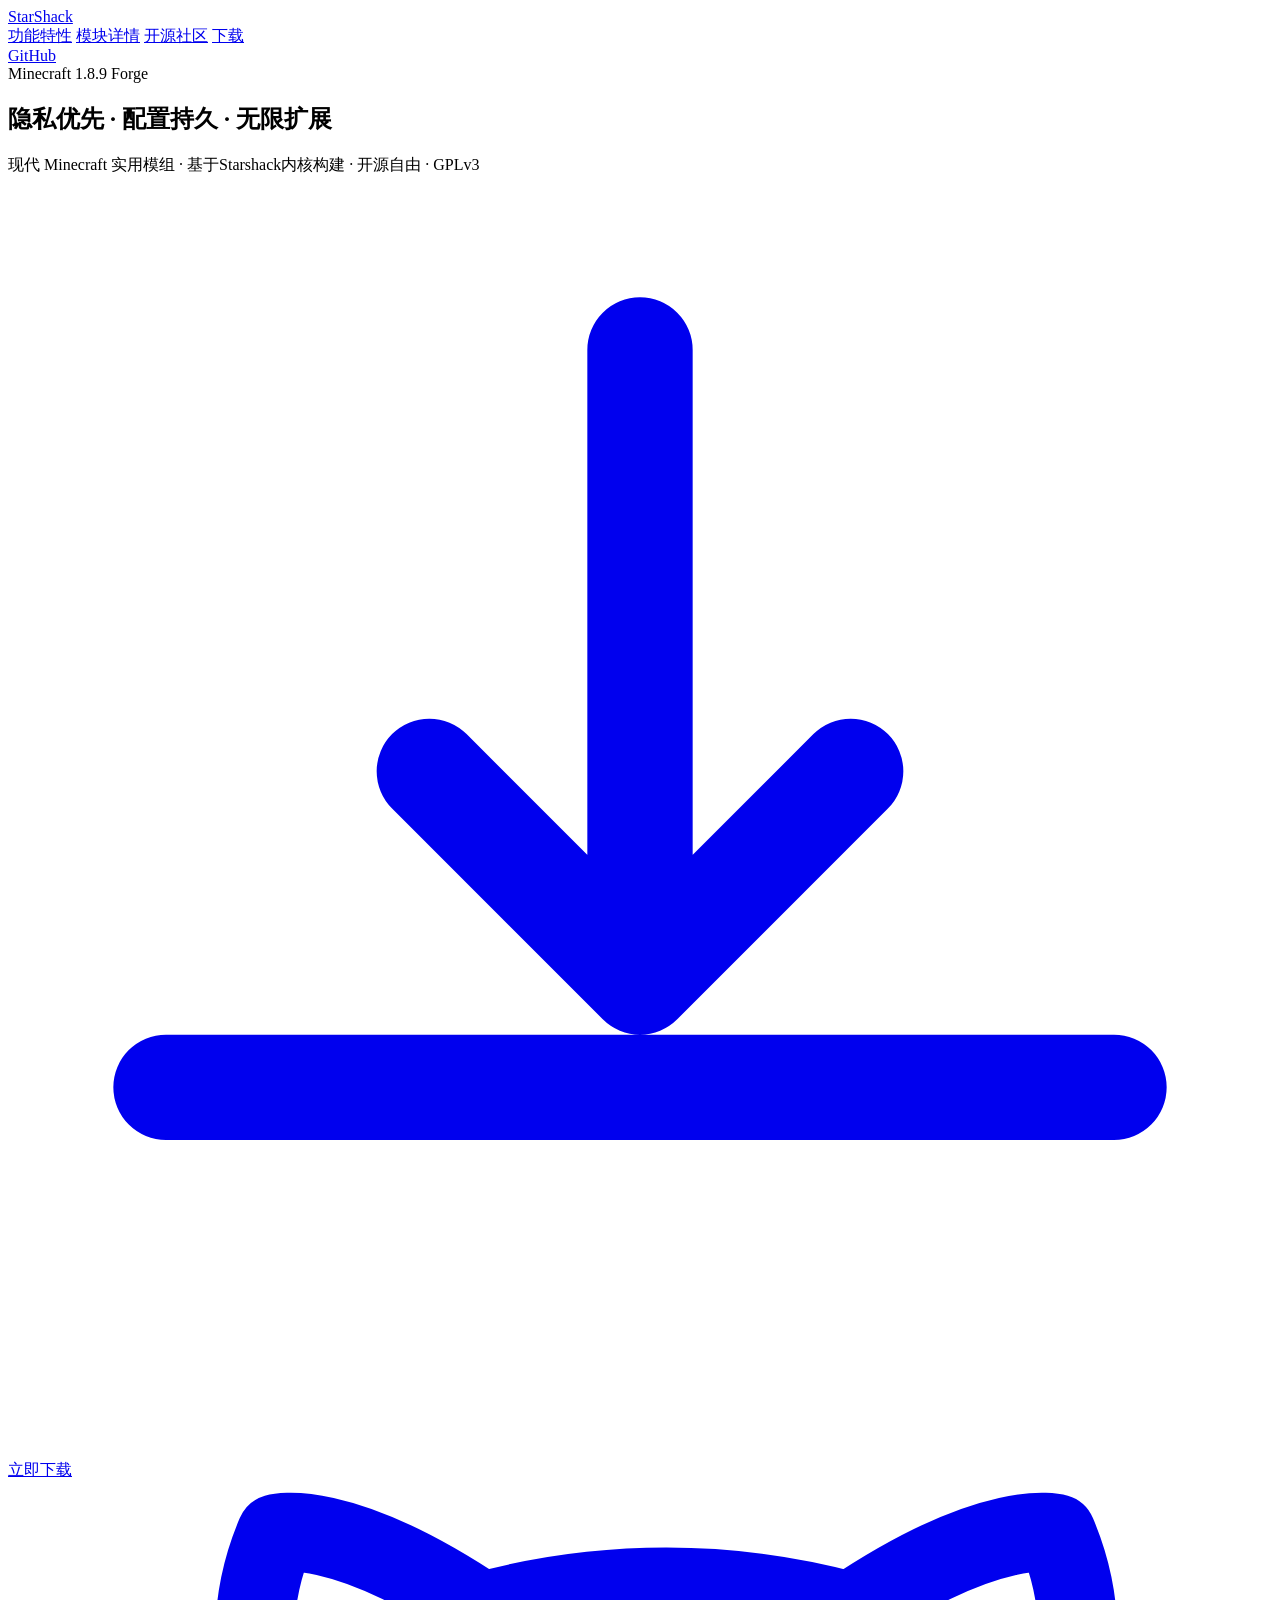
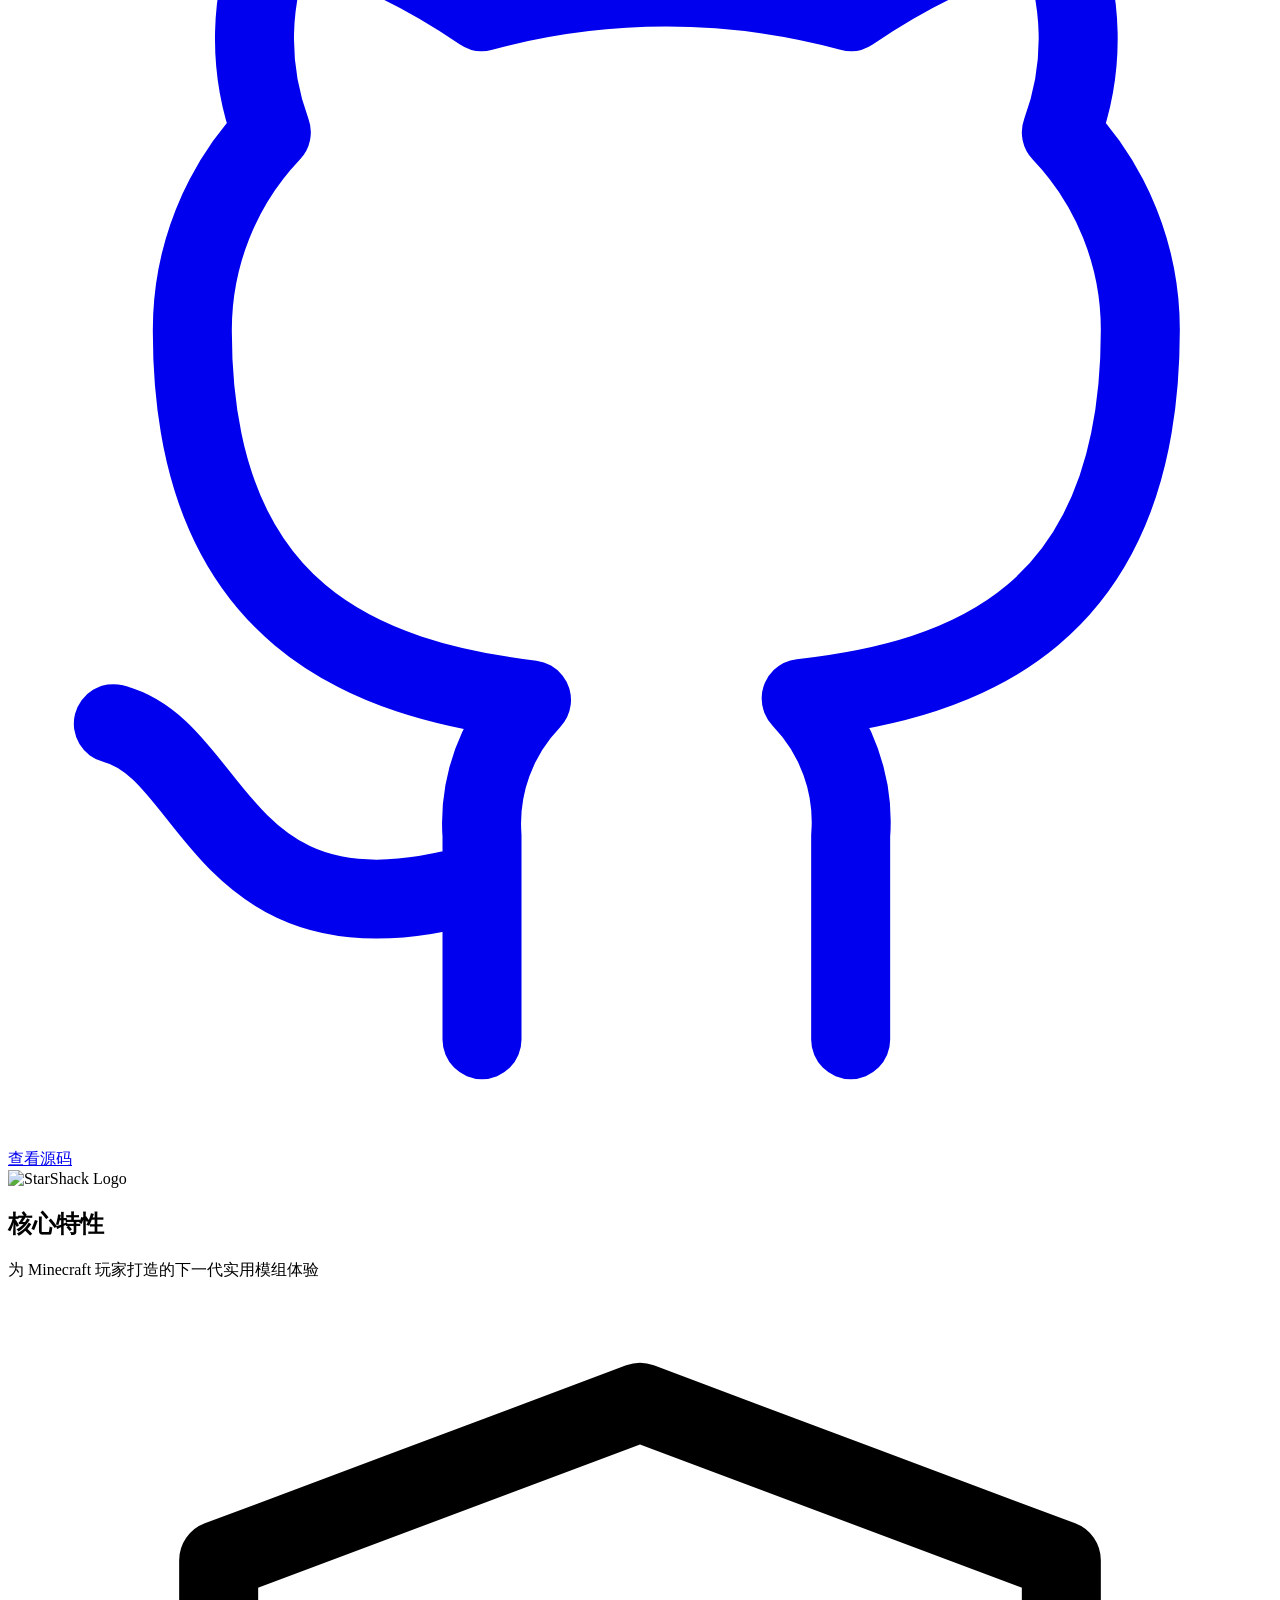
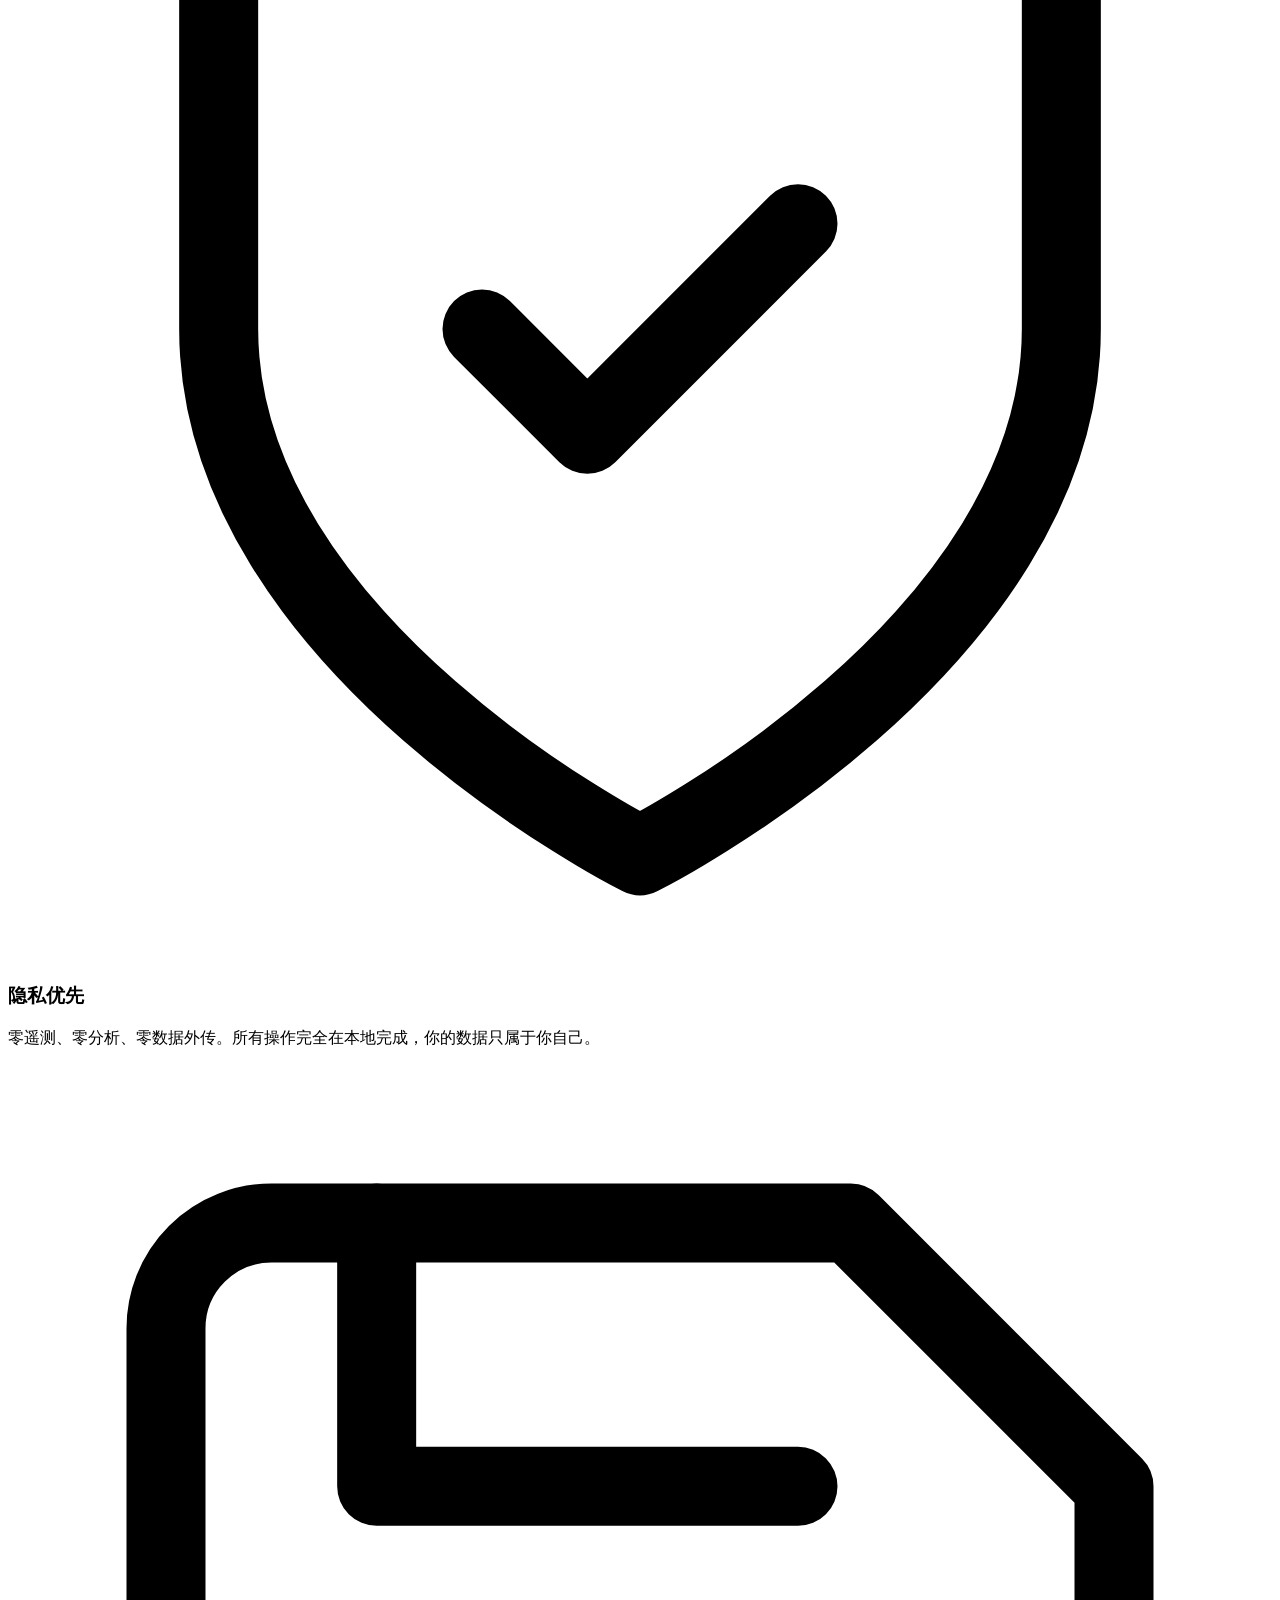
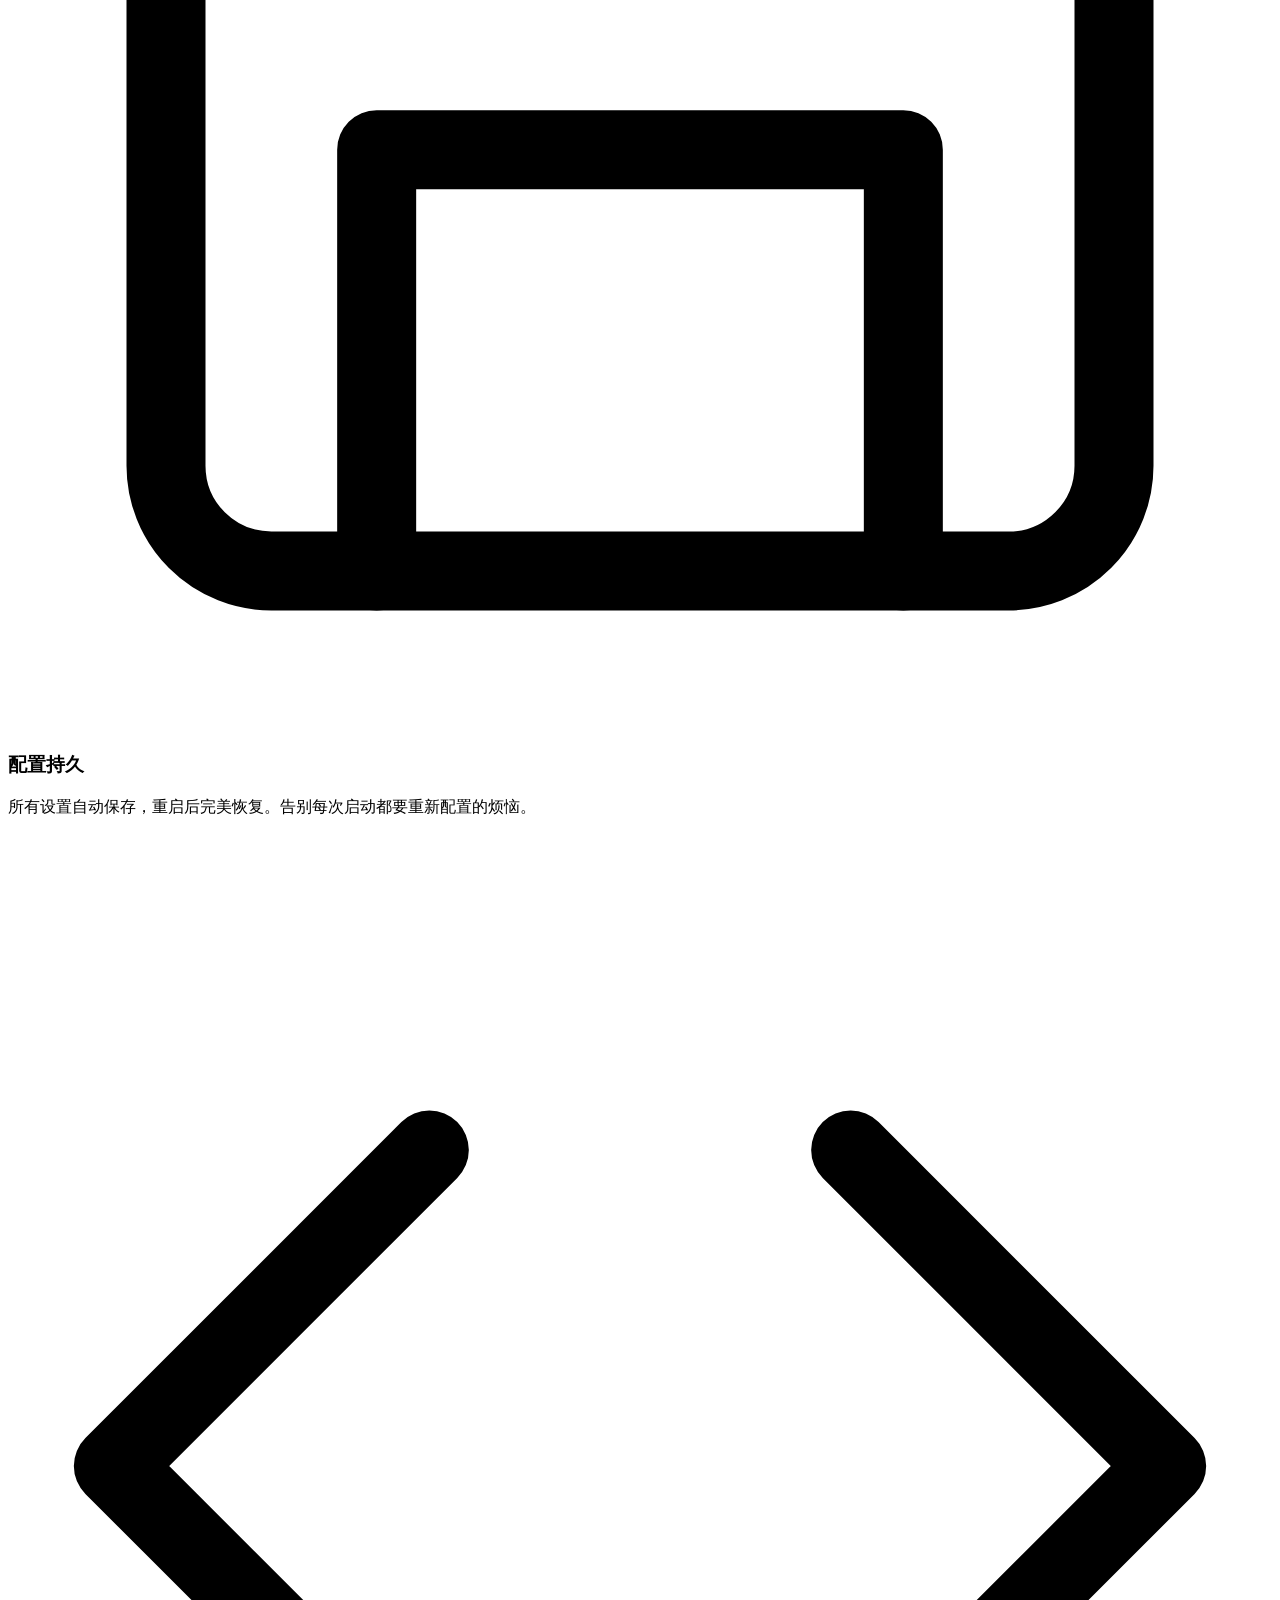
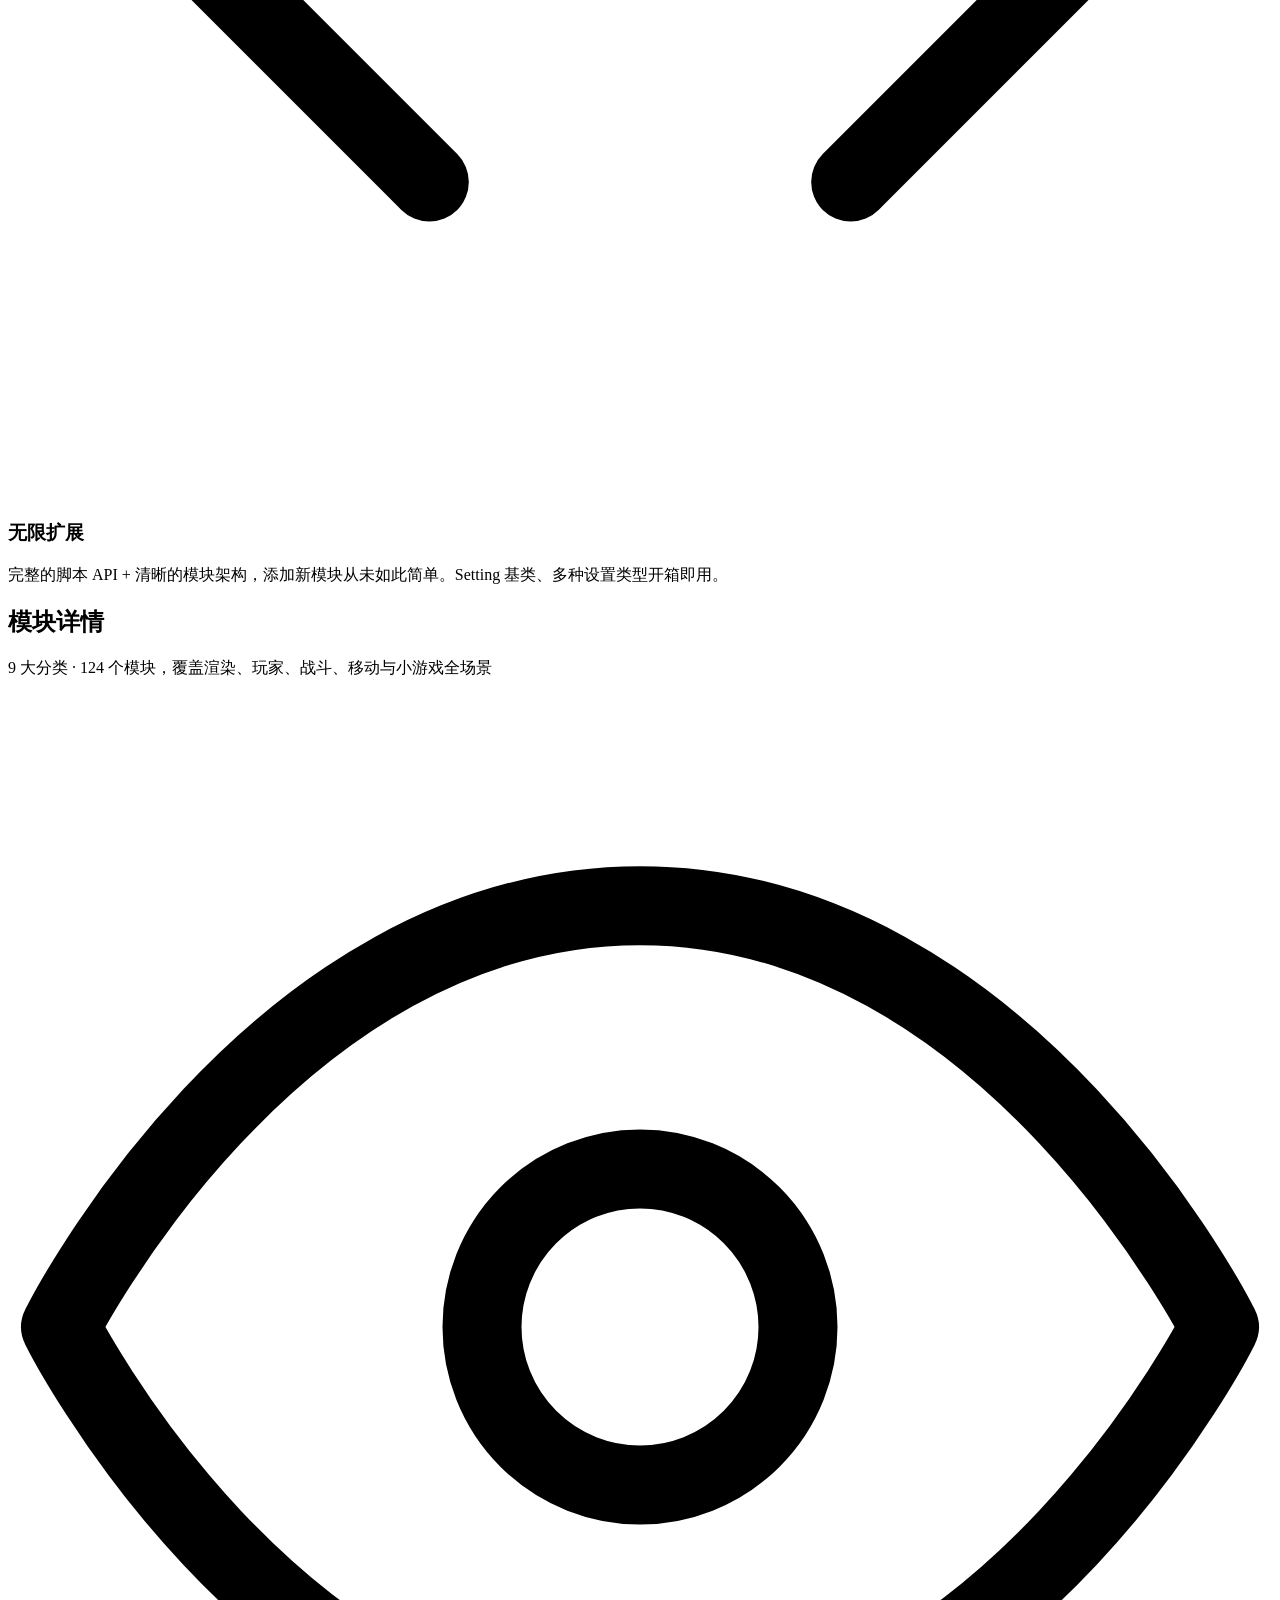
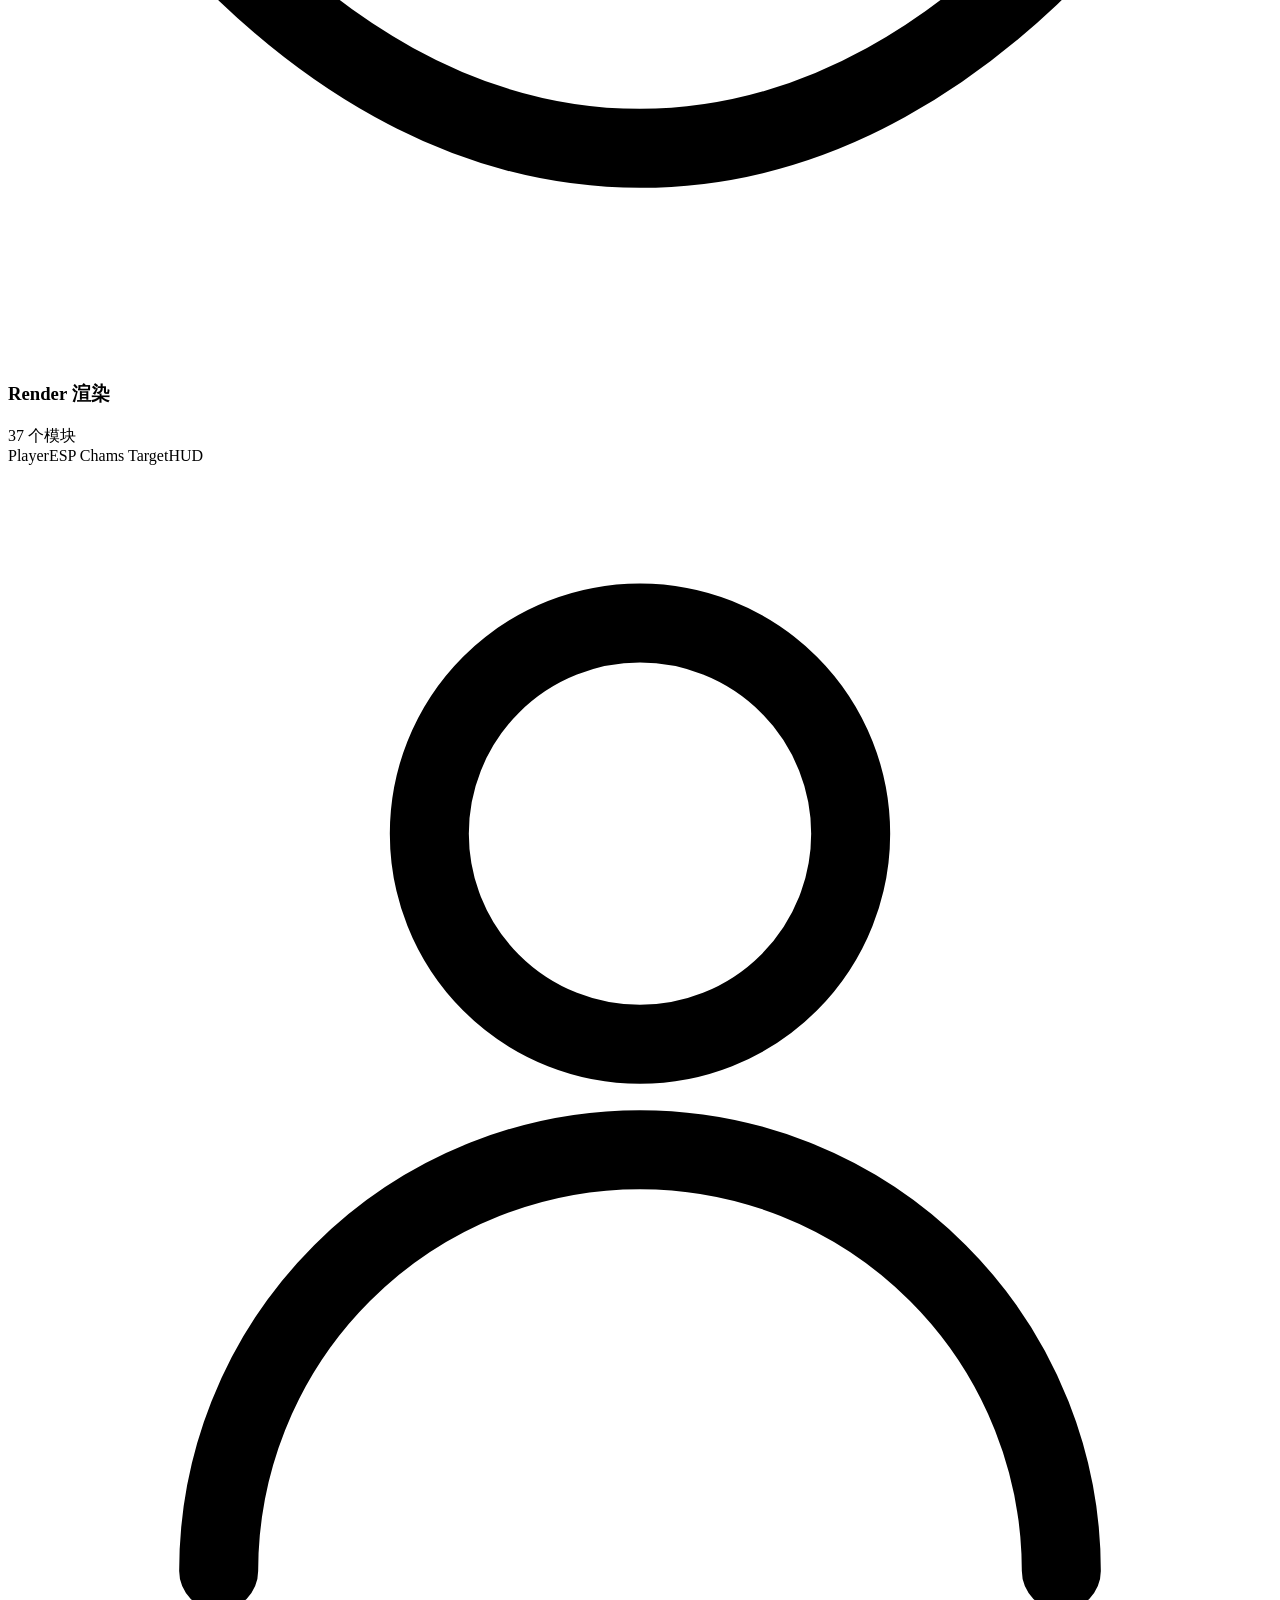
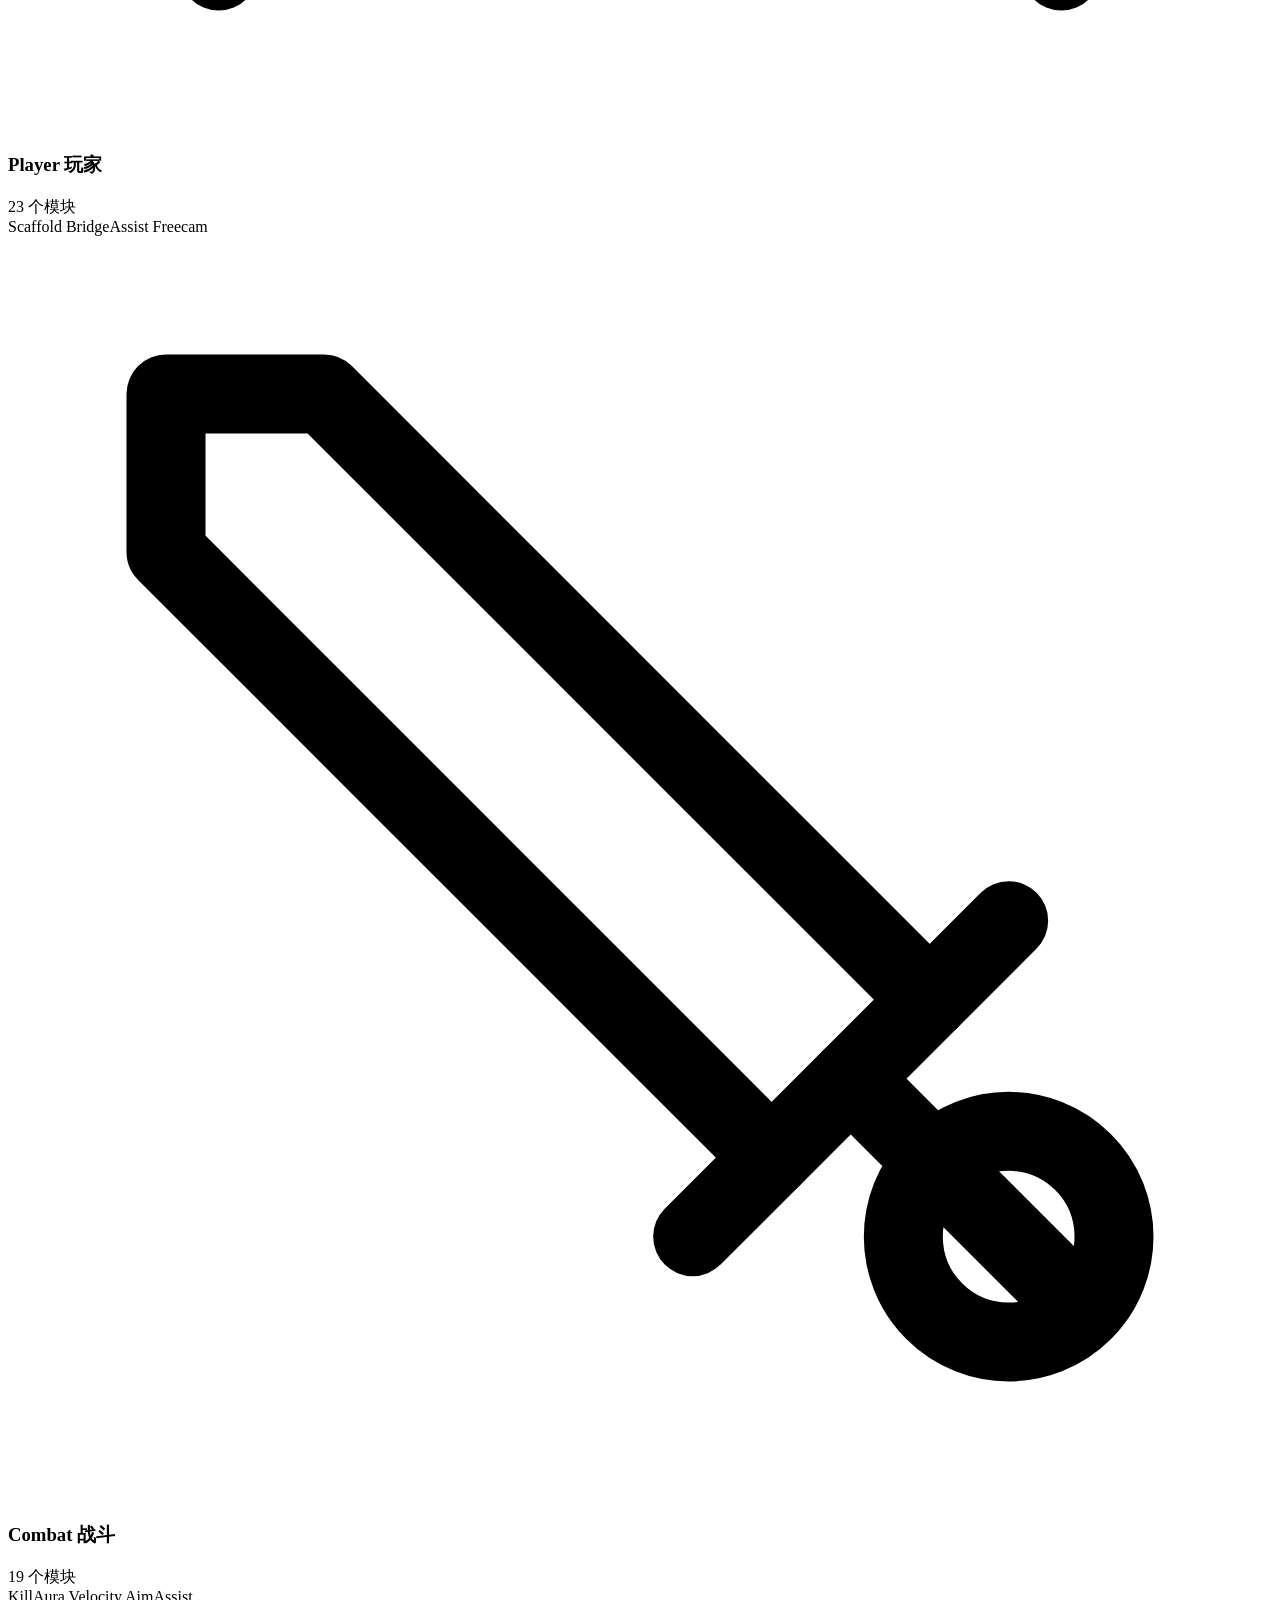
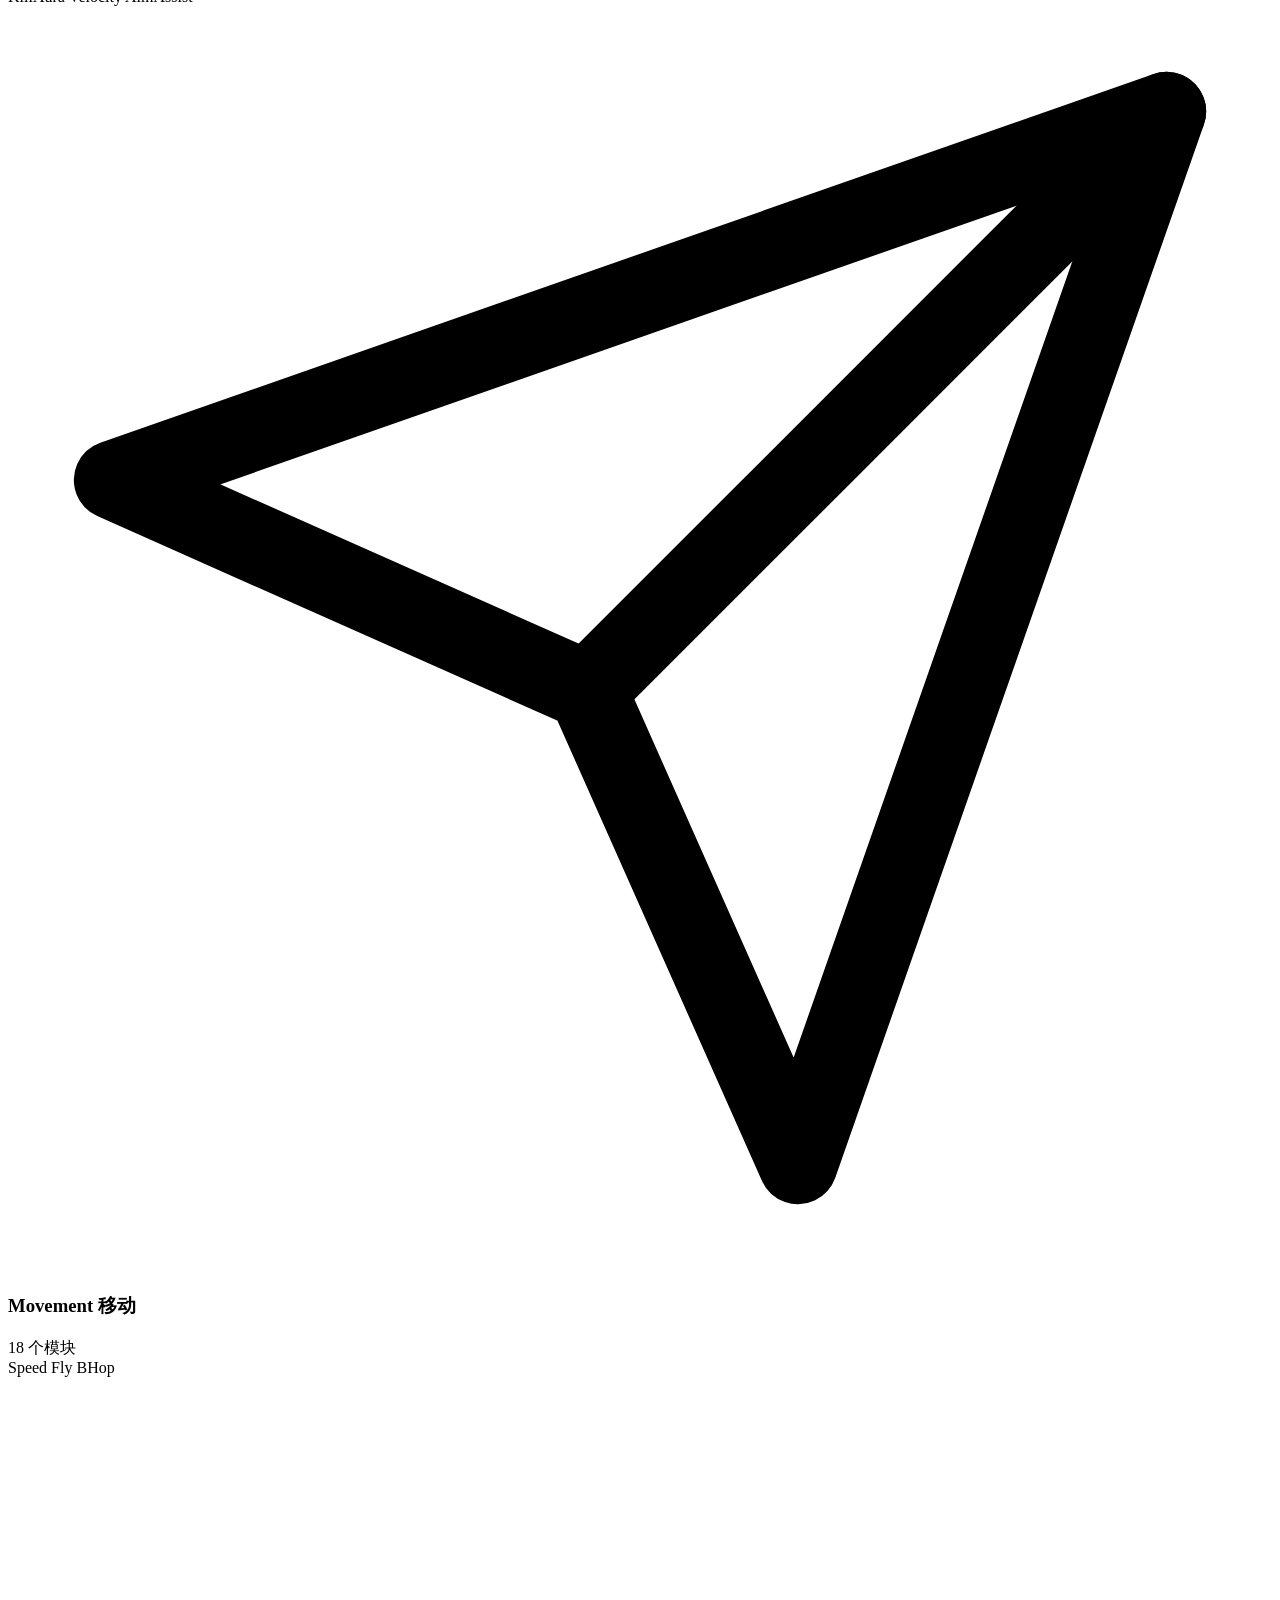
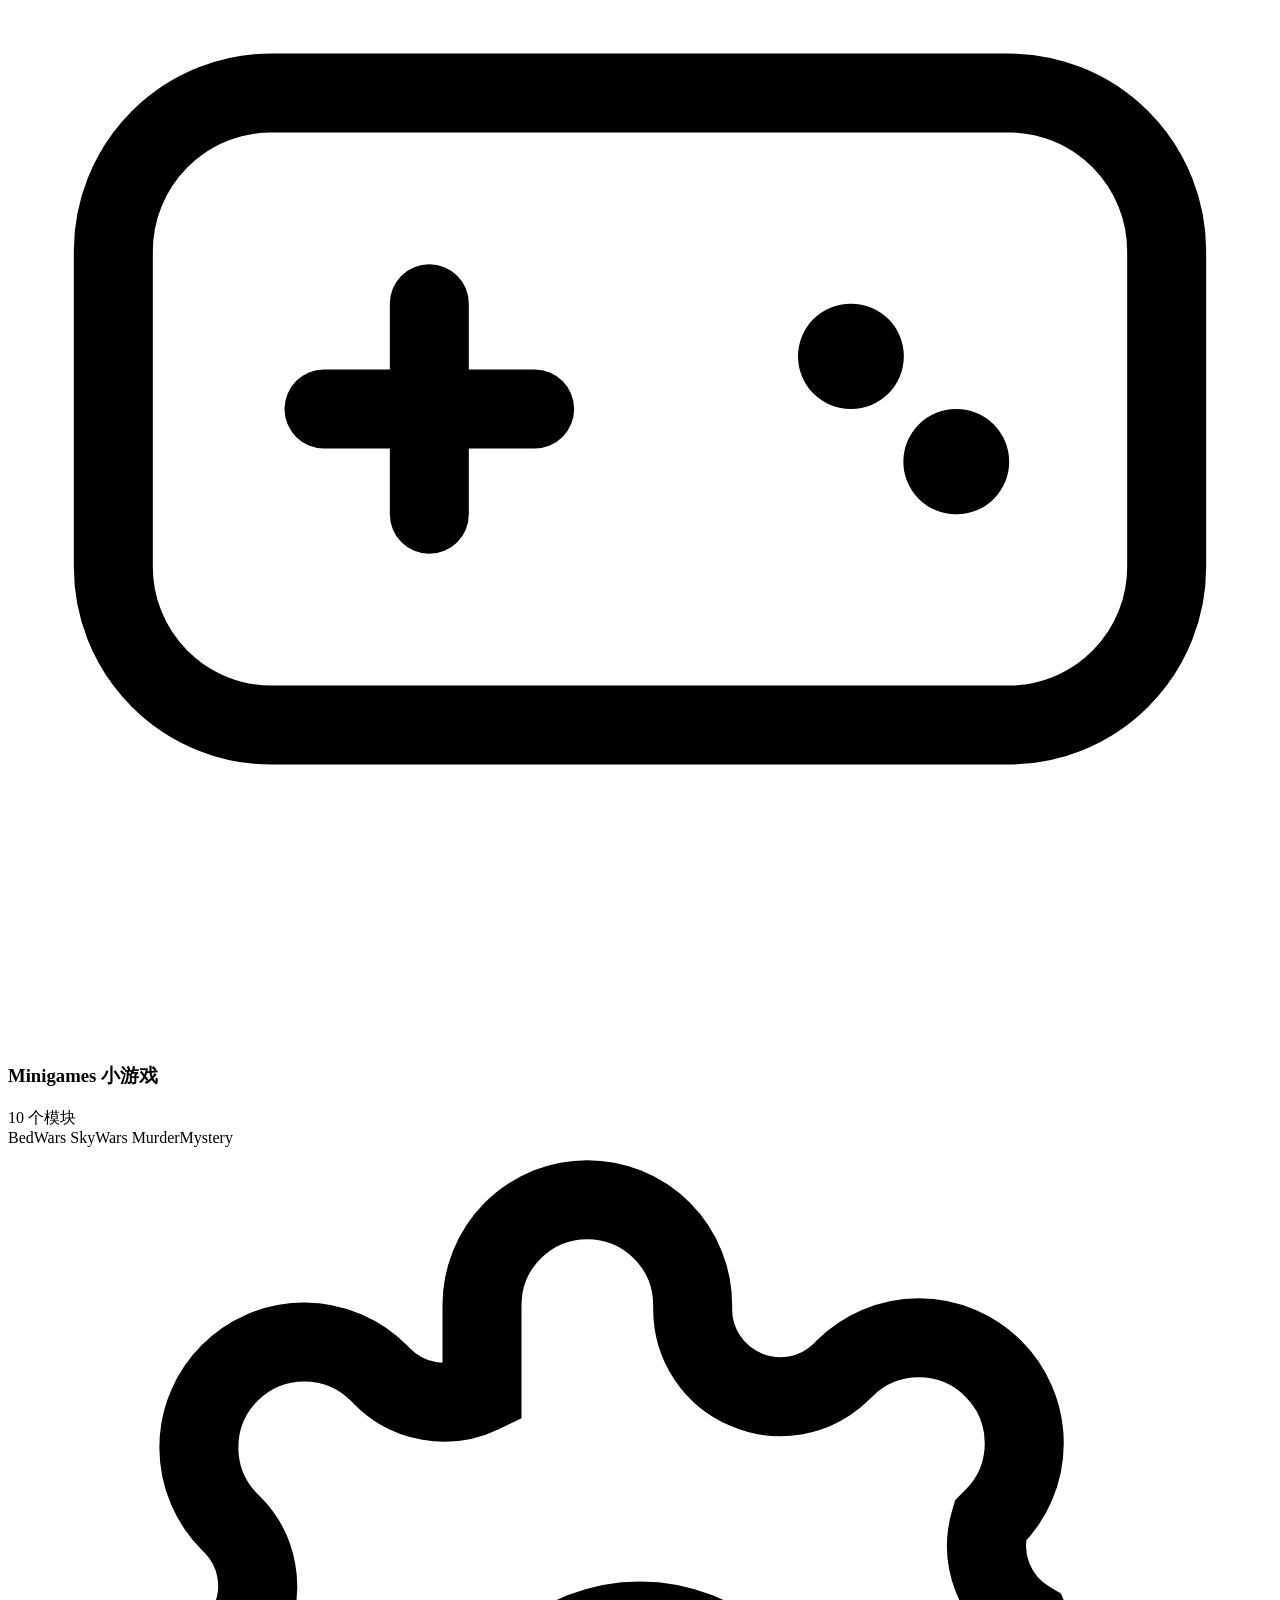
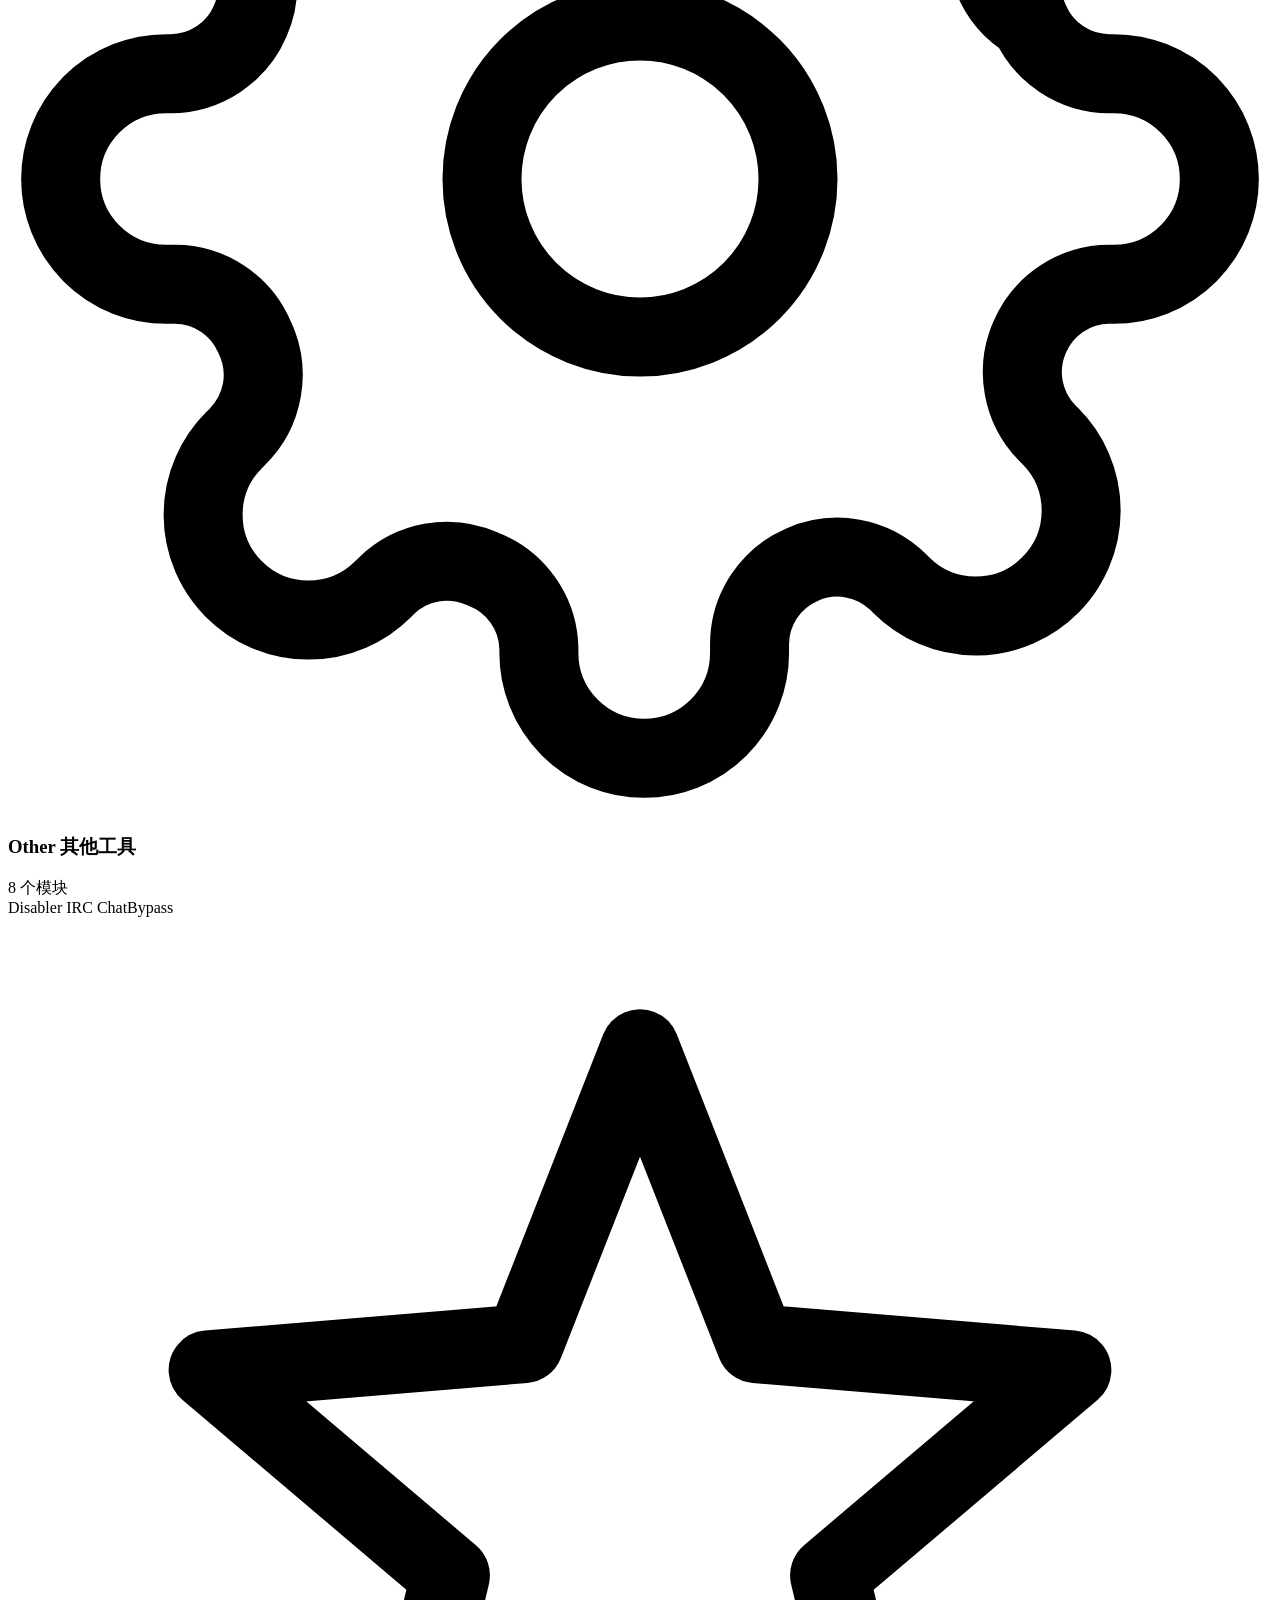
==== index.html @ bf147d50 "Add StarShack official site" ====
<!DOCTYPE html>
<html lang="zh-CN">
<head>
<meta charset="UTF-8" />
<meta name="viewport" content="width=device-width, initial-scale=1" />
<title>StarShack — 隐私优先 · 配置持久 · 无限扩展</title>
<meta name="description" content="StarShack — 面向 Minecraft 1.8.9 Forge 的现代实用模组。隐私优先、配置持久、无限扩展，GPLv3 开源。" />
<link rel="icon" type="image/png" href="assets/hero-logo.png" />
<link rel="preconnect" href="https://fonts.googleapis.com" />
<link rel="preconnect" href="https://fonts.gstatic.com" crossorigin />
<link href="https://fonts.googleapis.com/css2?family=Inter:wght@400;500;600;700&display=swap" rel="stylesheet" />
<link rel="stylesheet" href="styles.css" />
</head>
<body>

<!-- ============ HEADER ============ -->
<header class="header" id="header">
  <a class="logo-area" href="#top" aria-label="StarShack 首页">
    <span class="logo-icon"></span>
    <span class="logo-text">StarShack</span>
  </a>

  <nav class="nav-links">
    <a href="#features">功能特性</a>
    <a href="#modules">模块详情</a>
    <a href="#community">开源社区</a>
    <a href="download.html">下载</a>
  </nav>

  <a class="header-cta" href="https://github.com/vliantwo/Starshack" target="_blank" rel="noopener">GitHub</a>
</header>

<!-- ============ HERO ============ -->
<section class="hero" id="top">
  <div class="badge">
    <span class="badge-dot"></span>
    <span class="badge-text">Minecraft 1.8.9 Forge</span>
  </div>

  <h1 class="hero-title">隐私优先 · 配置持久 · 无限扩展</h1>

  <p class="hero-subtitle">
    现代 Minecraft 实用模组 · 基于Starshack内核构建 · 开源自由 · GPLv3
  </p>

  <div class="hero-ctas">
    <a class="btn btn-primary" href="download.html">
      <svg class="ico" viewBox="0 0 24 24" fill="none" aria-hidden="true">
        <path d="M12 3v12m0 0l-4-4m4 4l4-4M3 17h18" stroke="currentColor" stroke-width="2" stroke-linecap="round" stroke-linejoin="round"/>
      </svg>
      <span>立即下载</span>
    </a>
    <a class="btn btn-secondary" href="https://github.com/vliantwo/Starshack" target="_blank" rel="noopener">
      <svg class="ico" viewBox="0 0 24 24" fill="none" aria-hidden="true">
        <path d="M9 19c-5 1.5-5-2.5-7-3m14 6v-3.87a3.37 3.37 0 0 0-.94-2.61c3.14-.35 6.44-1.54 6.44-7A5.44 5.44 0 0 0 20 4.77 5.07 5.07 0 0 0 19.91 1S18.73.65 16 2.48a13.38 13.38 0 0 0-7 0C6.27.65 5.09 1 5.09 1A5.07 5.07 0 0 0 5 4.77a5.44 5.44 0 0 0-1.5 3.78c0 5.42 3.3 6.61 6.44 7A3.37 3.37 0 0 0 9 18.13V22" stroke="currentColor" stroke-width="1.5" stroke-linecap="round" stroke-linejoin="round"/>
      </svg>
      <span>查看源码</span>
    </a>
  </div>

  <div class="hero-logo">
    <img src="assets/hero-logo.png" alt="StarShack Logo" />
  </div>
</section>

<!-- ============ FEATURES ============ -->
<section class="section features" id="features">
  <div class="section-header">
    <h2 class="section-title">核心特性</h2>
    <p class="section-subtitle">为 Minecraft 玩家打造的下一代实用模组体验</p>
  </div>

  <div class="features-grid">
    <article class="feature-card reveal" style="--accent:#7D3BED; --accent-2:#5E87E8; --icon:#C084FC;">
      <div class="icon-wrapper">
        <svg class="icon-28" viewBox="0 0 24 24" fill="none" aria-hidden="true">
          <path d="M12 22s8-4 8-10V5l-8-3-8 3v7c0 6 8 10 8 10z" stroke="currentColor" stroke-width="1.5" stroke-linecap="round" stroke-linejoin="round"/>
          <path d="M9 12l2 2 4-4" stroke="currentColor" stroke-width="1.5" stroke-linecap="round" stroke-linejoin="round"/>
        </svg>
      </div>
      <h3 class="feature-title">隐私优先</h3>
      <p class="feature-desc">零遥测、零分析、零数据外传。所有操作完全在本地完成，你的数据只属于你自己。</p>
    </article>

    <article class="feature-card reveal" style="--accent:#4A87E8; --accent-2:#33ABDE; --icon:#60A5FA;">
      <div class="icon-wrapper">
        <svg class="icon-28" viewBox="0 0 24 24" fill="none" aria-hidden="true">
          <path d="M19 21H5a2 2 0 01-2-2V5a2 2 0 012-2h11l5 5v11a2 2 0 01-2 2z" stroke="currentColor" stroke-width="1.5" stroke-linecap="round" stroke-linejoin="round"/>
          <polyline points="17,21 17,13 7,13 7,21" stroke="currentColor" stroke-width="1.5" stroke-linecap="round" stroke-linejoin="round"/>
          <polyline points="7,3 7,8 15,8" stroke="currentColor" stroke-width="1.5" stroke-linecap="round" stroke-linejoin="round"/>
        </svg>
      </div>
      <h3 class="feature-title">配置持久</h3>
      <p class="feature-desc">所有设置自动保存，重启后完美恢复。告别每次启动都要重新配置的烦恼。</p>
    </article>

    <article class="feature-card reveal" style="--accent:#4DD980; --accent-2:#38C78D; --icon:#4ADE80;">
      <div class="icon-wrapper">
        <svg class="icon-28" viewBox="0 0 24 24" fill="none" aria-hidden="true">
          <polyline points="16,18 22,12 16,6" stroke="currentColor" stroke-width="1.5" stroke-linecap="round" stroke-linejoin="round"/>
          <polyline points="8,6 2,12 8,18" stroke="currentColor" stroke-width="1.5" stroke-linecap="round" stroke-linejoin="round"/>
        </svg>
      </div>
      <h3 class="feature-title">无限扩展</h3>
      <p class="feature-desc">完整的脚本 API + 清晰的模块架构，添加新模块从未如此简单。Setting 基类、多种设置类型开箱即用。</p>
    </article>
  </div>
</section>

<!-- ============ MODULES ============ -->
<section class="section modules" id="modules">
  <div class="section-header">
    <h2 class="section-title">模块详情</h2>
    <p class="section-subtitle">9 大分类 · 124 个模块，覆盖渲染、玩家、战斗、移动与小游戏全场景</p>
  </div>

  <div class="modules-grid">
    <article class="module-card reveal" style="--accent:#7D3BED; --tag-fg:#D8B4FE;">
      <div class="card-top">
        <div class="icon-box">
          <svg class="icon-22" viewBox="0 0 24 24" fill="none" aria-hidden="true">
            <path d="M1 12s4-8 11-8 11 8 11 8-4 8-11 8-11-8-11-8z" stroke="currentColor" stroke-width="1.5" stroke-linecap="round" stroke-linejoin="round"/>
            <circle cx="12" cy="12" r="3" stroke="currentColor" stroke-width="1.5"/>
          </svg>
        </div>
        <h3 class="module-title">Render 渲染</h3>
        <span class="module-count">37 个模块</span>
      </div>
      <div class="tags">
        <span class="tag">PlayerESP</span>
        <span class="tag">Chams</span>
        <span class="tag">TargetHUD</span>
      </div>
    </article>

    <article class="module-card reveal" style="--accent:#22D3EE; --tag-fg:#67E8F9;">
      <div class="card-top">
        <div class="icon-box">
          <svg class="icon-22" viewBox="0 0 24 24" fill="none" aria-hidden="true">
            <path d="M12 11a4 4 0 1 0 0-8 4 4 0 0 0 0 8z" stroke="currentColor" stroke-width="1.5" stroke-linejoin="round"/>
            <path d="M4 21a8 8 0 0 1 16 0" stroke="currentColor" stroke-width="1.5" stroke-linecap="round"/>
          </svg>
        </div>
        <h3 class="module-title">Player 玩家</h3>
        <span class="module-count">23 个模块</span>
      </div>
      <div class="tags">
        <span class="tag">Scaffold</span>
        <span class="tag">BridgeAssist</span>
        <span class="tag">Freecam</span>
      </div>
    </article>

    <article class="module-card reveal" style="--accent:#E84545; --tag-fg:#FCA5A5;">
      <div class="card-top">
        <div class="icon-box">
          <svg class="icon-22" viewBox="0 0 24 24" fill="none" aria-hidden="true">
            <path d="M14.5 17.5L3 6V3h3l11.5 11.5" stroke="currentColor" stroke-width="1.5" stroke-linecap="round" stroke-linejoin="round"/>
            <path d="M13 19l6-6" stroke="currentColor" stroke-width="1.5" stroke-linecap="round"/>
            <path d="M16 16l4 4" stroke="currentColor" stroke-width="1.5" stroke-linecap="round"/>
            <path d="M19 21a2 2 0 100-4 2 2 0 000 4z" stroke="currentColor" stroke-width="1.5"/>
          </svg>
        </div>
        <h3 class="module-title">Combat 战斗</h3>
        <span class="module-count">19 个模块</span>
      </div>
      <div class="tags">
        <span class="tag">KillAura</span>
        <span class="tag">Velocity</span>
        <span class="tag">AimAssist</span>
      </div>
    </article>

    <article class="module-card reveal" style="--accent:#4A87E8; --tag-fg:#93C5FD;">
      <div class="card-top">
        <div class="icon-box">
          <svg class="icon-22" viewBox="0 0 24 24" fill="none" aria-hidden="true">
            <path d="M22 2L11 13" stroke="currentColor" stroke-width="1.5" stroke-linecap="round" stroke-linejoin="round"/>
            <path d="M22 2l-7 20-4-9-9-4 20-7z" stroke="currentColor" stroke-width="1.5" stroke-linecap="round" stroke-linejoin="round"/>
          </svg>
        </div>
        <h3 class="module-title">Movement 移动</h3>
        <span class="module-count">18 个模块</span>
      </div>
      <div class="tags">
        <span class="tag">Speed</span>
        <span class="tag">Fly</span>
        <span class="tag">BHop</span>
      </div>
    </article>

    <article class="module-card reveal" style="--accent:#F29E29; --tag-fg:#FDE68A;">
      <div class="card-top">
        <div class="icon-box">
          <svg class="icon-22" viewBox="0 0 24 24" fill="none" aria-hidden="true">
            <path d="M5 6h14a3 3 0 0 1 3 3v6a3 3 0 0 1-3 3H5a3 3 0 0 1-3-3V9a3 3 0 0 1 3-3z" stroke="currentColor" stroke-width="1.5" stroke-linejoin="round"/>
            <path d="M6 12h4M8 10v4" stroke="currentColor" stroke-width="1.5" stroke-linecap="round"/>
            <path d="M16 11h.01M18 13h.01" stroke="currentColor" stroke-width="2" stroke-linecap="round"/>
          </svg>
        </div>
        <h3 class="module-title">Minigames 小游戏</h3>
        <span class="module-count">10 个模块</span>
      </div>
      <div class="tags">
        <span class="tag">BedWars</span>
        <span class="tag">SkyWars</span>
        <span class="tag">MurderMystery</span>
      </div>
    </article>

    <article class="module-card reveal" style="--accent:#8C8CA6; --tag-fg:#C0C0D0;">
      <div class="card-top">
        <div class="icon-box">
          <svg class="icon-22" viewBox="0 0 24 24" fill="none" aria-hidden="true">
            <circle cx="12" cy="12" r="3" stroke="currentColor" stroke-width="1.5"/>
            <path d="M19.4 15a1.65 1.65 0 00.33 1.82l.06.06a2 2 0 010 2.83 2 2 0 01-2.83 0l-.06-.06a1.65 1.65 0 00-1.82-.33 1.65 1.65 0 00-1 1.51V21a2 2 0 01-4 0v-.09A1.65 1.65 0 009 19.4a1.65 1.65 0 00-1.82.33l-.06.06a2 2 0 01-2.83-2.83l.06-.06A1.65 1.65 0 004.68 15a1.65 1.65 0 00-1.51-1H3a2 2 0 010-4h.09A1.65 1.65 0 004.6 9a1.65 1.65 0 00-.33-1.82l-.06-.06a2 2 0 112.83-2.83l.06.06A1.65 1.65 0 009 4.68V3a2 2 0 014 0v.09a1.65 1.65 0 001 1.51 1.65 1.65 0 001.82-.33l.06-.06a2 2 0 012.83 2.83l-.06.06A1.65 1.65 0 0019.4 9a1.65 1.65 0 001.51 1H21a2 2 0 010 4h-.09a1.65 1.65 0 00-1.51 1z" stroke="currentColor" stroke-width="1.5"/>
          </svg>
        </div>
        <h3 class="module-title">Other 其他工具</h3>
        <span class="module-count">8 个模块</span>
      </div>
      <div class="tags">
        <span class="tag">Disabler</span>
        <span class="tag">IRC</span>
        <span class="tag">ChatBypass</span>
      </div>
    </article>

    <article class="module-card reveal" style="--accent:#F472B6; --tag-fg:#F9A8D4;">
      <div class="card-top">
        <div class="icon-box">
          <svg class="icon-22" viewBox="0 0 24 24" fill="none" aria-hidden="true">
            <path d="M12 2.5l2.2 5.6 6 .5-4.6 3.9 1.4 5.9L12 15.2l-5 3.2 1.4-5.9L3.8 8.6l6-.5z" stroke="currentColor" stroke-width="1.5" stroke-linejoin="round"/>
          </svg>
        </div>
        <h3 class="module-title">Fun 娱乐</h3>
        <span class="module-count">4 个模块</span>
      </div>
      <div class="tags">
        <span class="tag">FlameTrail</span>
        <span class="tag">Spin</span>
        <span class="tag">ExtraBobbing</span>
      </div>
    </article>

    <article class="module-card reveal" style="--accent:#6366F1; --tag-fg:#A5B4FC;">
      <div class="card-top">
        <div class="icon-box">
          <svg class="icon-22" viewBox="0 0 24 24" fill="none" aria-hidden="true">
            <circle cx="5" cy="6" r="2" stroke="currentColor" stroke-width="1.5"/>
            <circle cx="5" cy="12" r="2" stroke="currentColor" stroke-width="1.5"/>
            <circle cx="5" cy="18" r="2" stroke="currentColor" stroke-width="1.5"/>
            <path d="M11 6h10M11 12h10M11 18h10" stroke="currentColor" stroke-width="1.5" stroke-linecap="round"/>
          </svg>
        </div>
        <h3 class="module-title">Client 客户端</h3>
        <span class="module-count">3 个模块</span>
      </div>
      <div class="tags">
        <span class="tag">Gui</span>
        <span class="tag">Settings</span>
        <span class="tag">Relationships</span>
      </div>
    </article>

    <article class="module-card reveal" style="--accent:#4DD980; --tag-fg:#86EFAC;">
      <div class="card-top">
        <div class="icon-box">
          <svg class="icon-22" viewBox="0 0 24 24" fill="none" aria-hidden="true">
            <path d="M12 2.5l8 4.5v10l-8 4.5L4 17V7z" stroke="currentColor" stroke-width="1.5" stroke-linejoin="round"/>
            <path d="M4 7l8 4.5 8-4.5M12 11.5V21.5" stroke="currentColor" stroke-width="1.5" stroke-linejoin="round"/>
          </svg>
        </div>
        <h3 class="module-title">World 世界</h3>
        <span class="module-count">2 个模块</span>
      </div>
      <div class="tags">
        <span class="tag">AntiBot</span>
        <span class="tag">Weather</span>
      </div>
    </article>
  </div>
</section>

<!-- ============ COMMUNITY ============ -->
<section class="section community" id="community">
  <div class="section-header">
    <h2 class="section-title">开源 &amp; 社区</h2>
    <p class="section-subtitle">StarShack 始终坚持开源精神，欢迎每一位贡献者</p>
  </div>

  <div class="community-cards">
    <article class="community-card reveal" style="--accent:#7D3BED; --accent-2:#4A87E8;">
      <svg class="icon-48" viewBox="0 0 24 24" fill="none" aria-hidden="true" style="color:#C084FC">
        <path d="M9 19c-5 1.5-5-2.5-7-3m14 6v-3.87a3.37 3.37 0 0 0-.94-2.61c3.14-.35 6.44-1.54 6.44-7A5.44 5.44 0 0 0 20 4.77 5.07 5.07 0 0 0 19.91 1S18.73.65 16 2.48a13.38 13.38 0 0 0-7 0C6.27.65 5.09 1 5.09 1A5.07 5.07 0 0 0 5 4.77a5.44 5.44 0 0 0-1.5 3.78c0 5.42 3.3 6.61 6.44 7A3.37 3.37 0 0 0 9 18.13V22" stroke="currentColor" stroke-width="1.5" stroke-linecap="round" stroke-linejoin="round"/>
      </svg>
      <h3 class="community-title">GitHub 开源</h3>
      <p class="community-desc">完整源码 · GPLv3 协议<br />Fork / PR 欢迎贡献</p>
    </article>

    <article class="community-card reveal" style="--accent:#4DD980; --accent-2:#38C78D;">
      <svg class="icon-48" viewBox="0 0 24 24" fill="none" aria-hidden="true" style="color:#4ADE80">
        <path d="M12 22s8-4 8-10V5l-8-3-8 3v7c0 6 8 10 8 10z" stroke="currentColor" stroke-width="1.5" stroke-linecap="round" stroke-linejoin="round"/>
        <path d="M10 11h4M12 9v4" stroke="currentColor" stroke-width="1.5" stroke-linecap="round"/>
      </svg>
      <h3 class="community-title">GPLv3 开源协议</h3>
      <p class="community-desc">自由使用 · 自由修改 · 自由分发<br />尊重原作者版权</p>
    </article>

    <a class="community-card reveal" href="https://kook.vip/v1yDjC" target="_blank" rel="noopener" style="--accent:#C3F53B; --accent-2:#8FD42A;">
      <svg class="icon-48" viewBox="0 0 24 24" fill="none" aria-hidden="true" style="color:#D9F75A">
        <path d="M20.5 11.5a8 8 0 0 1-8 8 8.4 8.4 0 0 1-3.6-.83L4 20.5l1.83-4.9A8 8 0 0 1 12.5 3.5a8 8 0 0 1 8 8z" stroke="currentColor" stroke-width="1.5" stroke-linecap="round" stroke-linejoin="round"/>
        <path d="M9 10v4M12 8.5v7M15 10v4" stroke="currentColor" stroke-width="1.5" stroke-linecap="round"/>
      </svg>
      <h3 class="community-title">KOOK 社区</h3>
      <p class="community-desc">开黑语音 · 实时讨论 · 分享创意</p>
      <span class="community-cta">加入服务器 →</span>
    </a>
  </div>
</section>

<!-- ============ FOOTER ============ -->
<footer class="footer">
  <div class="footer-main">
    <div class="brand-column">
      <div class="footer-logo-area">
        <span class="footer-logo-icon"></span>
        <span class="footer-logo-text">StarShack</span>
      </div>
      <p class="footer-tagline">Privacy-First. Configuration-Persistent. Yours to Extend.</p>
    </div>

    <div class="links-columns">
      <div class="link-col">
        <span class="link-col-title">产品</span>
        <a href="#features">功能特性</a>
        <a href="#modules">模块详情</a>
        <a href="download.html">下载</a>
      </div>
      <div class="link-col">
        <span class="link-col-title">社区</span>
        <a href="https://github.com/vliantwo/Starshack" target="_blank" rel="noopener">GitHub</a>
        <a href="https://kook.vip/v1yDjC" target="_blank" rel="noopener">KOOK</a>
        <a href="https://github.com/vliantwo/Starshack/issues" target="_blank" rel="noopener">Issue 反馈</a>
      </div>
      <div class="link-col">
        <span class="link-col-title">法律</span>
        <a href="https://www.gnu.org/licenses/gpl-3.0.html" target="_blank" rel="noopener">GPLv3 协议</a>
        <a href="#top">隐私政策</a>
      </div>
    </div>
  </div>

  <div class="footer-bottom">
    <span>Copyright 2026 StarShack.</span>
    <span>Made with passion for the Minecraft community.</span>
  </div>
</footer>

<script src="app.js"></script>
</body>
</html>
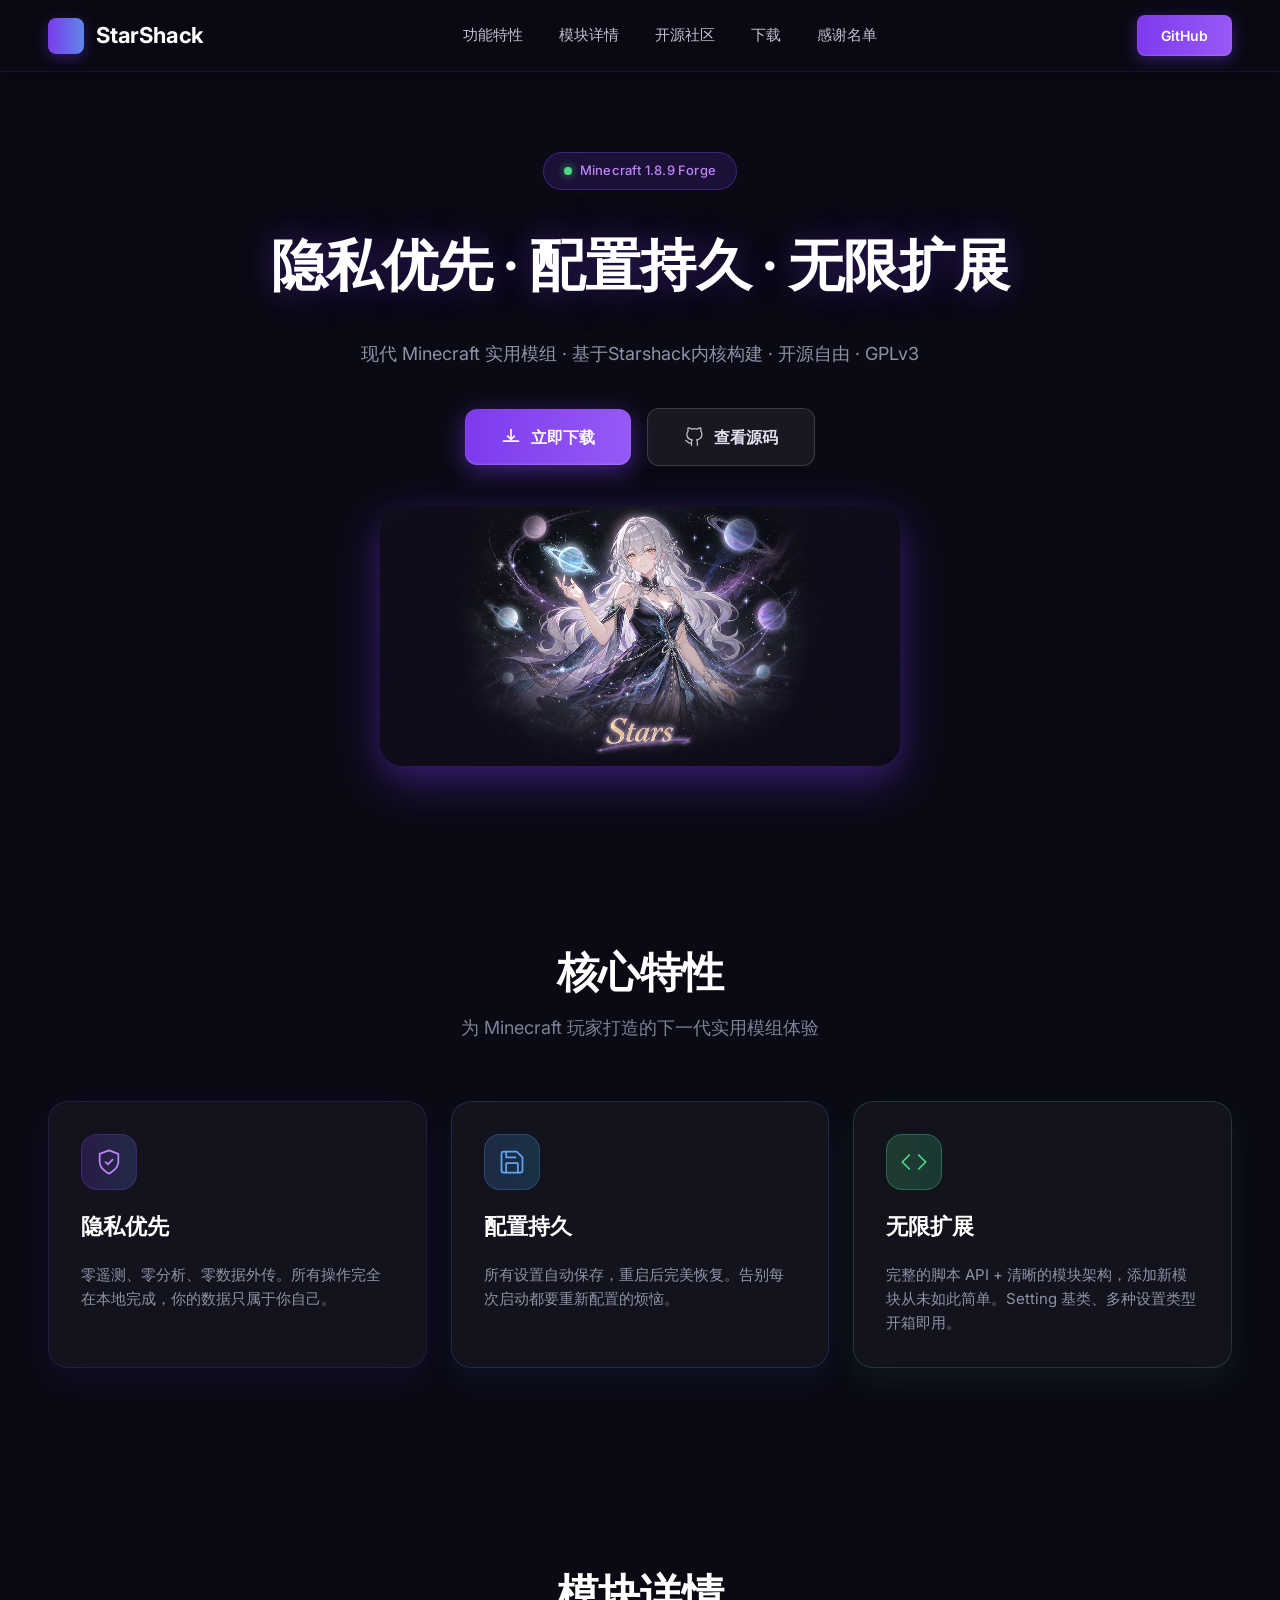
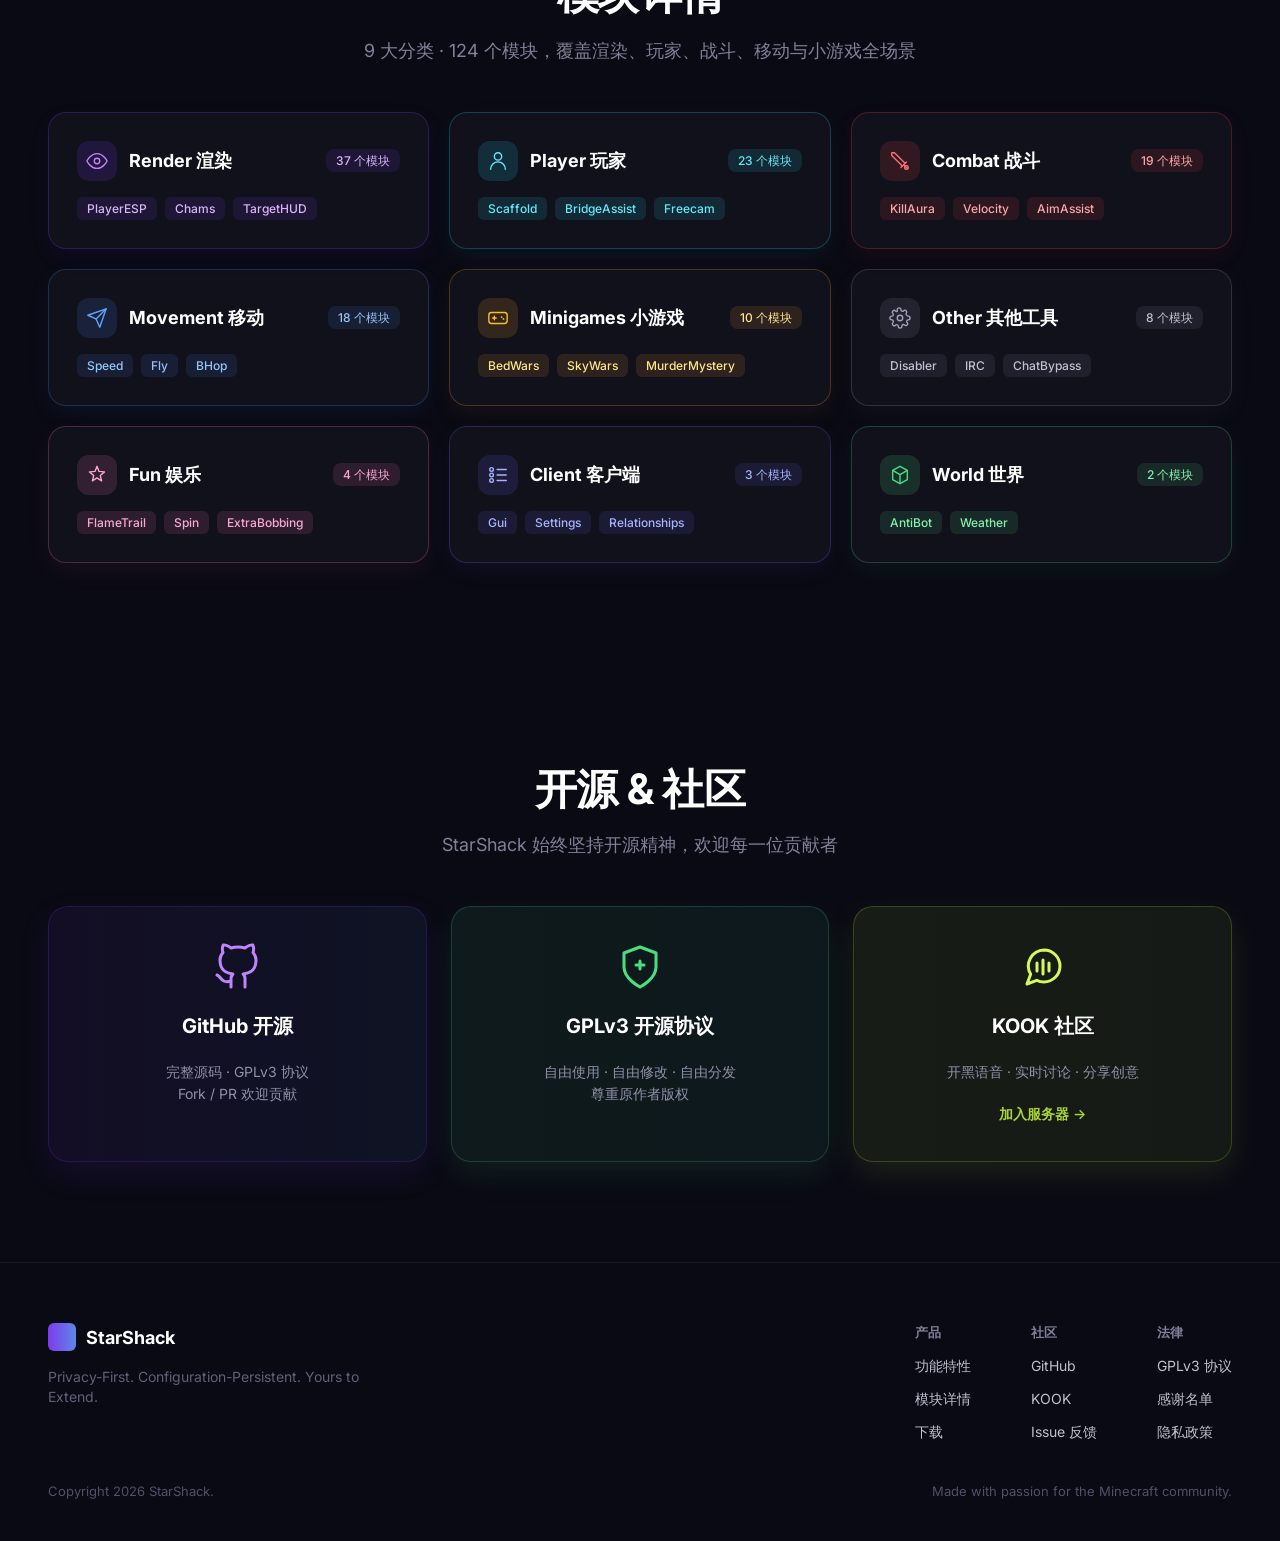
==== commit 6da4e26c: "Update index.html" ====
--- a/index.html
+++ b/index.html
@@ -25,6 +25,7 @@
     <a href="#modules">模块详情</a>
     <a href="#community">开源社区</a>
     <a href="download.html">下载</a>
+    <a href="credits.html">感谢名单</a>
   </nav>
 
   <a class="header-cta" href="https://github.com/vliantwo/Starshack" target="_blank" rel="noopener">GitHub</a>
@@ -346,6 +347,7 @@
       <div class="link-col">
         <span class="link-col-title">法律</span>
         <a href="https://www.gnu.org/licenses/gpl-3.0.html" target="_blank" rel="noopener">GPLv3 协议</a>
+        <a href="credits.html">感谢名单</a>
         <a href="#top">隐私政策</a>
       </div>
     </div>
--- a/styles.css
+++ b/styles.css
@@ -0,0 +1,768 @@
+/* ============================================================
+   StarShack Landing Page — 还原自 Ardot 设计稿 (1440px 基准)
+   所有尺寸 / 间距 / 圆角 / 颜色 / 阴影 均取自设计稿节点属性
+   ============================================================ */
+
+/* ---------- Design Tokens ---------- */
+:root {
+  /* 背景 */
+  --bg: #0A0A14;
+  --bg-header: rgba(10, 10, 20, 0.92);
+
+  /* 文本 */
+  --text-1: #FFFFFF;
+  --text-2: #C0C0D0;
+  --text-3: #9090A8;
+  --text-4: #808098;
+  --text-5: #606078;
+  --text-6: #505068;
+  --text-7: #E0E0F0;
+
+  /* 品牌色 */
+  --brand-1: #7D3BED;
+  --brand-2: #5E87E8;
+  --brand-3: #9959F7;
+  --brand-4: #9659F7;
+  --purple-light: #C084FC;
+  --green: #4DD980;
+
+  /* 玻璃拟态 */
+  --glass-1: rgba(255, 255, 255, 0.04);
+  --glass-2: rgba(255, 255, 255, 0.03);
+  --glass-3: rgba(255, 255, 255, 0.06);
+  --hairline: rgba(255, 255, 255, 0.15);
+
+  /* 排版 */
+  --font: "Inter", -apple-system, BlinkMacSystemFont, "Segoe UI",
+    "PingFang SC", "Hiragino Sans GB", "Microsoft YaHei", "Noto Sans SC",
+    sans-serif;
+
+  /* 布局 */
+  --page-max: 1440px;
+  --gutter: 48px;
+}
+
+/* ---------- Accent 通道值（由卡片内联色推导，用于 rgba 与图标色） ---------- */
+
+/* 兜底默认值：内联色未匹配到时仍保持品牌紫 */
+.feature-card,
+.module-card,
+.community-card {
+  --accent-rgb: 125 59 237;
+  --accent-2-rgb: 94 135 232;
+  --icon: #C084FC;
+  --icon-fg: #C084FC;
+  --tag-fg: #D8B4FE;
+}
+
+/* Feature cards */
+.feature-card[style*="#7D3BED"] { --accent-rgb: 125 59 237; --accent-2-rgb: 94 135 232; }
+.feature-card[style*="#4A87E8"] { --accent-rgb: 74 135 232; --accent-2-rgb: 51 171 222; }
+.feature-card[style*="#4DD980"] { --accent-rgb: 77 217 128; --accent-2-rgb: 56 199 141; }
+
+/* Module cards */
+.module-card[style*="#E84545"] { --accent-rgb: 232 69 69;  --icon-fg: #F87171; }
+.module-card[style*="#7D3BED"] { --accent-rgb: 125 59 237; --icon-fg: #C084FC; }
+.module-card[style*="#4A87E8"] { --accent-rgb: 74 135 232; --icon-fg: #60A5FA; }
+.module-card[style*="#4DD980"] { --accent-rgb: 77 217 128; --icon-fg: #4ADE80; }
+.module-card[style*="#F29E29"] { --accent-rgb: 242 158 41; --icon-fg: #FBBF24; }
+.module-card[style*="#8C8CA6"] { --accent-rgb: 140 140 166; --icon-fg: #A0A0B8; }
+.module-card[style*="#22D3EE"] { --accent-rgb: 34 211 238;  --icon-fg: #67E8F9; }
+.module-card[style*="#F472B6"] { --accent-rgb: 244 114 182; --icon-fg: #F9A8D4; }
+.module-card[style*="#6366F1"] { --accent-rgb: 99 102 241;  --icon-fg: #A5B4FC; }
+
+/* Community cards */
+.community-card[style*="#7D3BED"] { --accent-rgb: 125 59 237; --accent-2-rgb: 74 135 232; }
+.community-card[style*="#4DD980"] { --accent-rgb: 77 217 128; --accent-2-rgb: 56 199 141; }
+.community-card[style*="#C3F53B"] { --accent-rgb: 195 245 59; --accent-2-rgb: 143 212 42; }
+
+/* ---------- Reset ---------- */
+* { box-sizing: border-box; }
+
+html {
+  scroll-behavior: smooth;
+  scroll-padding-top: 96px;
+  -webkit-text-size-adjust: 100%;
+}
+
+body {
+  margin: 0;
+  background: var(--bg);
+  color: var(--text-1);
+  font-family: var(--font);
+  font-size: 16px;
+  line-height: 1.5;
+  -webkit-font-smoothing: antialiased;
+  -moz-osx-font-smoothing: grayscale;
+}
+
+img { display: block; max-width: 100%; }
+a { text-decoration: none; color: inherit; }
+h1, h2, h3, p { margin: 0; }
+
+::selection {
+  background: rgba(125, 59, 237, 0.4);
+  color: #fff;
+}
+
+/* 页面容器：1440 宽居中，结构与设计稿一致 */
+body { overflow-x: hidden; }
+
+/* 所有一级区块与 Header 共享 1440 容器宽度 */
+.header, .hero, .section, .footer {
+  max-width: var(--page-max);
+  margin-inline: auto;
+}
+
+/* ============================================================
+   HEADER  (节点 3:2  h=72, padding 0/48, space-between, center)
+   ============================================================ */
+.header {
+  position: sticky;
+  top: 0;
+  z-index: 100;
+  display: flex;
+  align-items: center;
+  justify-content: space-between;
+  height: 72px;
+  padding: 0 var(--gutter);
+  background: var(--bg-header);
+  backdrop-filter: blur(16px);
+  -webkit-backdrop-filter: blur(16px);
+  border: 1px solid rgba(125, 59, 237, 0.15);
+  border-top: 0;
+  border-left: 0;
+  border-right: 0;
+  box-shadow: 0 2px 20px rgba(0, 0, 0, 0.5);
+}
+
+/* Logo Area (3:3  gap=12) */
+.logo-area {
+  display: flex;
+  align-items: center;
+  gap: 12px;
+  flex: 0 0 auto;
+}
+
+.logo-icon {
+  width: 36px;
+  height: 36px;
+  border-radius: 8px;
+  background: linear-gradient(90deg, var(--brand-1) 0%, var(--brand-2) 100%);
+  box-shadow: 0 4px 14px rgba(125, 59, 237, 0.35);
+  flex: 0 0 auto;
+}
+
+.logo-text {
+  font-size: 22px;
+  font-weight: 700;
+  color: var(--text-1);
+  letter-spacing: -0.2px;
+}
+
+/* Nav Links (3:6  gap=36) */
+.nav-links {
+  display: flex;
+  align-items: center;
+  gap: 36px;
+}
+
+.nav-links a {
+  font-size: 15px;
+  font-weight: 500;
+  color: var(--text-2);
+  transition: color 0.2s ease;
+  position: relative;
+}
+
+.nav-links a::after {
+  content: "";
+  position: absolute;
+  left: 0;
+  right: 0;
+  bottom: -6px;
+  height: 2px;
+  border-radius: 1px;
+  background: linear-gradient(90deg, var(--brand-1), var(--brand-3));
+  opacity: 0;
+  transform: scaleX(0.4);
+  transition: opacity 0.2s ease, transform 0.2s ease;
+}
+
+.nav-links a:hover { color: #fff; }
+.nav-links a:hover::after { opacity: 1; transform: scaleX(1); }
+
+/* Header CTA (3:10  padding 10/24, r=8) */
+.header-cta {
+  display: inline-flex;
+  align-items: center;
+  padding: 10px 24px;
+  border-radius: 8px;
+  background: linear-gradient(90deg, var(--brand-1) 0%, var(--brand-3) 100%);
+  box-shadow: 0 4px 16px rgba(125, 59, 237, 0.4),
+    inset 0 -1px 2px rgba(255, 255, 255, 0.15);
+  font-size: 14px;
+  font-weight: 600;
+  color: #fff;
+  transition: transform 0.18s ease, box-shadow 0.18s ease, filter 0.18s ease;
+}
+
+.header-cta:hover {
+  transform: translateY(-1px);
+  filter: brightness(1.08);
+  box-shadow: 0 6px 22px rgba(125, 59, 237, 0.55),
+    inset 0 -1px 2px rgba(255, 255, 255, 0.2);
+}
+
+.header-cta:active { transform: translateY(0); }
+
+/* ============================================================
+   HERO  (节点 3:12  padding 80/48, gap 40, center/center)
+   ============================================================ */
+.hero {
+  display: flex;
+  flex-direction: column;
+  align-items: center;
+  gap: 40px;
+  padding: 80px var(--gutter);
+}
+
+/* Version Badge (3:13  padding 8/20, r=20, gap 8) */
+.badge {
+  display: inline-flex;
+  align-items: center;
+  gap: 8px;
+  padding: 8px 20px;
+  border-radius: 20px;
+  background: rgba(125, 59, 237, 0.15);
+  border: 1px solid rgba(125, 59, 237, 0.4);
+}
+
+.badge-dot {
+  width: 8px;
+  height: 8px;
+  border-radius: 4px;
+  background: var(--green);
+  box-shadow: 0 0 8px rgba(77, 217, 128, 0.8);
+  animation: pulse 2.2s ease-in-out infinite;
+}
+
+@keyframes pulse {
+  0%, 100% { opacity: 1; }
+  50% { opacity: 0.45; }
+}
+
+.badge-text {
+  font-size: 13px;
+  font-weight: 500;
+  color: var(--purple-light);
+  letter-spacing: 0.2px;
+}
+
+/* Hero Title (3:16  56px / Bold, 双层霓虹光晕) */
+.hero-title {
+  width: 100%;
+  font-size: 56px;
+  font-weight: 700;
+  line-height: 1.25;
+  text-align: center;
+  color: var(--text-1);
+  letter-spacing: -0.5px;
+  text-shadow: 0 0 60px rgba(125, 59, 237, 0.15),
+               0 0 30px rgba(125, 59, 237, 0.3);
+}
+
+/* Hero Subtitle (3:17  18px / 28px) */
+.hero-subtitle {
+  width: 100%;
+  max-width: 900px;
+  font-size: 18px;
+  font-weight: 400;
+  line-height: 28px;
+  text-align: center;
+  color: var(--text-3);
+}
+
+/* Hero CTAs (3:18  gap 16) */
+.hero-ctas {
+  display: flex;
+  align-items: center;
+  justify-content: center;
+  gap: 16px;
+  flex-wrap: wrap;
+}
+
+.btn {
+  display: inline-flex;
+  align-items: center;
+  gap: 10px;
+  padding: 16px 36px;
+  border-radius: 12px;
+  font-size: 16px;
+  font-weight: 600;
+  white-space: nowrap;
+  transition: transform 0.18s ease, box-shadow 0.18s ease,
+    background 0.18s ease, filter 0.18s ease;
+}
+
+.ico { width: 20px; height: 20px; flex: 0 0 auto; }
+
+/* Download Button (3:19  渐变 + 外发光 + 内高光) */
+.btn-primary {
+  background: linear-gradient(90deg, var(--brand-1) 0%, var(--brand-4) 100%);
+  color: #fff;
+  box-shadow: 0 6px 24px rgba(125, 59, 237, 0.5),
+    inset 0 -1px 2px rgba(255, 255, 255, 0.2);
+}
+
+.btn-primary:hover {
+  transform: translateY(-2px);
+  filter: brightness(1.07);
+  box-shadow: 0 10px 32px rgba(125, 59, 237, 0.62),
+    inset 0 -1px 2px rgba(255, 255, 255, 0.25);
+}
+
+/* GitHub Button (3:23  玻璃描边) */
+.btn-secondary {
+  background: var(--glass-3);
+  border: 1px solid var(--hairline);
+  color: var(--text-7);
+}
+
+.btn-secondary .ico { color: var(--text-2); }
+
+.btn-secondary:hover {
+  transform: translateY(-2px);
+  background: rgba(255, 255, 255, 0.1);
+  border-color: rgba(255, 255, 255, 0.28);
+}
+
+.btn:active { transform: translateY(0); }
+
+/* Hero Logo (3:27  520×260, r=24, 双层投影) — Stars 品牌形象（星空银发少女+行星） */
+.hero-logo {
+  width: 520px;
+  height: 260px;
+  border-radius: 24px;
+  overflow: hidden;
+  flex: 0 0 auto;
+  box-shadow: 0 16px 48px rgba(125, 59, 237, 0.35),
+    0 8px 24px rgba(51, 26, 128, 0.3);
+}
+
+.hero-logo img {
+  width: 100%;
+  height: 100%;
+  object-fit: cover;
+}
+
+/* ============================================================
+   通用 Section 标题组 (gap 16)
+   ============================================================ */
+.section {
+  display: flex;
+  flex-direction: column;
+  padding: 100px var(--gutter);
+}
+
+.section-header {
+  display: flex;
+  flex-direction: column;
+  align-items: center;
+  gap: 16px;
+}
+
+.section-title {
+  font-size: 42px;
+  font-weight: 700;
+  line-height: 1.25;
+  color: var(--text-1);
+  letter-spacing: -0.3px;
+}
+
+.section-subtitle {
+  font-size: 18px;
+  font-weight: 400;
+  color: var(--text-4);
+}
+
+/* ============================================================
+   FEATURES  (3:28  padding 100/48, gap 60)
+   ============================================================ */
+.features { gap: 60px; align-items: center; }
+
+.features-grid {
+  display: grid;
+  grid-template-columns: repeat(3, minmax(0, 1fr));
+  gap: 24px;
+  width: 100%;
+}
+
+.feature-card {
+  display: flex;
+  flex-direction: column;
+  gap: 20px;
+  padding: 32px;
+  border-radius: 20px;
+  background: var(--glass-1);
+  border: 1px solid rgb(var(--accent-rgb) / 0.2);
+  backdrop-filter: blur(20px);
+  -webkit-backdrop-filter: blur(20px);
+  box-shadow: 0 12px 32px rgb(var(--accent-rgb) / 0.08);
+  transition: transform 0.25s ease, box-shadow 0.25s ease,
+    border-color 0.25s ease, background 0.25s ease;
+}
+
+.feature-card:hover {
+  transform: translateY(-4px);
+  background: rgba(255, 255, 255, 0.06);
+  border-color: rgb(var(--accent-rgb) / 0.45);
+  box-shadow: 0 18px 44px rgb(var(--accent-rgb) / 0.18);
+}
+
+/* Icon Wrapper (56×56, r=16, 渐变 20% + 描边 30%) */
+.icon-wrapper {
+  width: 56px;
+  height: 56px;
+  border-radius: 16px;
+  display: flex;
+  align-items: center;
+  justify-content: center;
+  background: linear-gradient(
+    90deg,
+    rgb(var(--accent-rgb) / 0.2) 0%,
+    rgb(var(--accent-2-rgb) / 0.2) 100%
+  );
+  border: 1px solid rgb(var(--accent-rgb) / 0.3);
+  color: var(--icon);
+  flex: 0 0 auto;
+}
+
+.icon-28 { width: 28px; height: 28px; }
+.icon-22 { width: 22px; height: 22px; }
+.icon-48 { width: 48px; height: 48px; }
+
+.feature-title {
+  font-size: 22px;
+  font-weight: 700;
+  color: var(--text-1);
+}
+
+.feature-desc {
+  font-size: 15px;
+  font-weight: 400;
+  line-height: 24px;
+  color: var(--text-3);
+}
+
+/* ============================================================
+   MODULES  (3:55  padding 100/48, gap 48)
+   ============================================================ */
+.modules { gap: 48px; }
+
+/* Wrap 网格：卡片固定 420px，gap 20（与设计稿 3:59 一致） */
+.modules-grid {
+  display: flex;
+  flex-wrap: wrap;
+  gap: 20px;
+  width: 100%;
+}
+
+.module-card {
+  flex: 0 0 420px;
+  display: flex;
+  flex-direction: column;
+  gap: 16px;
+  padding: 28px;
+  border-radius: 18px;
+  background: var(--glass-2);
+  border: 1px solid rgb(var(--accent-rgb) / 0.25);
+  box-shadow: 0 8px 24px rgb(var(--accent-rgb) / 0.06);
+  transition: transform 0.25s ease, box-shadow 0.25s ease,
+    border-color 0.25s ease, background 0.25s ease;
+}
+
+.module-card:hover {
+  transform: translateY(-4px);
+  background: rgba(255, 255, 255, 0.055);
+  border-color: rgb(var(--accent-rgb) / 0.5);
+  box-shadow: 0 14px 34px rgb(var(--accent-rgb) / 0.16);
+}
+
+/* Card Top (gap 12, center) */
+.card-top {
+  display: flex;
+  align-items: center;
+  gap: 12px;
+}
+
+/* Icon Box (40×40, r=12, 填充 15%) */
+.icon-box {
+  width: 40px;
+  height: 40px;
+  border-radius: 12px;
+  display: flex;
+  align-items: center;
+  justify-content: center;
+  background: rgb(var(--accent-rgb) / 0.15);
+  color: var(--icon-fg);
+  flex: 0 0 auto;
+}
+
+.module-title {
+  flex: 1;
+  font-size: 18px;
+  font-weight: 700;
+  color: var(--text-1);
+}
+
+/* 模块数量徽标（卡片右上角） */
+.module-count {
+  flex: 0 0 auto;
+  display: inline-flex;
+  align-items: center;
+  padding: 4px 10px;
+  border-radius: 8px;
+  background: rgb(var(--accent-rgb) / 0.12);
+  color: var(--tag-fg);
+  font-size: 12px;
+  font-weight: 500;
+  line-height: 15px;
+  white-space: nowrap;
+}
+
+/* Tags (wrap, gap 8) */
+.tags {
+  display: flex;
+  flex-wrap: wrap;
+  gap: 8px;
+}
+
+.tag {
+  display: inline-flex;
+  align-items: center;
+  padding: 4px 10px;
+  border-radius: 6px;
+  background: rgb(var(--accent-rgb) / 0.12);
+  color: var(--tag-fg);
+  font-size: 12px;
+  font-weight: 500;
+  line-height: 15px;
+}
+
+/* ============================================================
+   COMMUNITY  (3:142  padding 100/48, gap 48, center)
+   ============================================================ */
+.community {
+  gap: 48px;
+  align-items: center;
+}
+
+.community-cards {
+  display: grid;
+  grid-template-columns: repeat(3, minmax(0, 1fr));
+  gap: 24px;
+  width: 100%;
+}
+
+.community-card {
+  display: flex;
+  flex-direction: column;
+  align-items: center;
+  gap: 20px;
+  padding: 36px;
+  border-radius: 20px;
+  background: linear-gradient(
+    90deg,
+    rgb(var(--accent-rgb) / 0.08) 0%,
+    rgb(var(--accent-2-rgb) / 0.08) 100%
+  );
+  border: 1px solid rgb(var(--accent-rgb) / 0.2);
+  box-shadow: 0 12px 32px rgb(var(--accent-rgb) / 0.1);
+  transition: transform 0.25s ease, box-shadow 0.25s ease,
+    border-color 0.25s ease;
+}
+
+.community-card:hover {
+  transform: translateY(-4px);
+  border-color: rgb(var(--accent-rgb) / 0.45);
+  box-shadow: 0 18px 44px rgb(var(--accent-rgb) / 0.2);
+}
+
+.community-title {
+  font-size: 20px;
+  font-weight: 700;
+  color: var(--text-1);
+  text-align: center;
+}
+
+.community-desc {
+  font-size: 14px;
+  font-weight: 400;
+  line-height: 22px;
+  color: var(--text-3);
+  text-align: center;
+}
+
+a.community-card { text-decoration: none; }
+
+.community-cta {
+  font-size: 14px;
+  font-weight: 600;
+  line-height: 22px;
+  color: rgb(var(--accent-rgb) / 0.85);
+  transition: color 0.25s ease;
+}
+
+a.community-card:hover .community-cta { color: rgb(var(--accent-rgb)); }
+
+/* ============================================================
+   FOOTER  (3:164  padding 60/48/40, gap 40)
+   ============================================================ */
+.footer {
+  display: flex;
+  flex-direction: column;
+  gap: 40px;
+  padding: 60px var(--gutter) 40px;
+  border-top: 1px solid rgba(255, 255, 255, 0.06);
+}
+
+.footer-main {
+  display: flex;
+  align-items: flex-start;
+  justify-content: space-between;
+  gap: 40px;
+}
+
+.brand-column {
+  width: 320px;
+  flex: 0 0 320px;
+  display: flex;
+  flex-direction: column;
+  gap: 16px;
+}
+
+.footer-logo-area {
+  display: flex;
+  align-items: center;
+  gap: 10px;
+}
+
+.footer-logo-icon {
+  width: 28px;
+  height: 28px;
+  border-radius: 6px;
+  background: linear-gradient(90deg, var(--brand-1) 0%, var(--brand-2) 100%);
+  flex: 0 0 auto;
+}
+
+.footer-logo-text {
+  font-size: 18px;
+  font-weight: 700;
+  color: var(--text-1);
+}
+
+.footer-tagline {
+  font-size: 14px;
+  line-height: 20px;
+  color: var(--text-5);
+}
+
+.links-columns {
+  display: flex;
+  gap: 60px;
+}
+
+.link-col {
+  display: flex;
+  flex-direction: column;
+  gap: 12px;
+}
+
+.link-col-title {
+  font-size: 13px;
+  font-weight: 600;
+  color: var(--text-4);
+}
+
+.link-col a {
+  font-size: 14px;
+  font-weight: 400;
+  color: var(--text-2);
+  transition: color 0.2s ease;
+  width: fit-content;
+}
+
+.link-col a:hover { color: #fff; }
+
+.footer-bottom {
+  display: flex;
+  align-items: center;
+  justify-content: space-between;
+  gap: 24px;
+  flex-wrap: wrap;
+}
+
+.footer-bottom span {
+  font-size: 13px;
+  font-weight: 400;
+  color: var(--text-6);
+}
+
+/* ============================================================
+   入场动画（不改变布局，仅视觉增强）
+   ============================================================ */
+.reveal {
+  opacity: 0;
+  transform: translateY(18px);
+  transition: opacity 0.6s cubic-bezier(0.22, 0.61, 0.36, 1),
+    transform 0.6s cubic-bezier(0.22, 0.61, 0.36, 1);
+}
+
+.reveal.is-visible {
+  opacity: 1;
+  transform: none;
+}
+
+@media (prefers-reduced-motion: reduce) {
+  html { scroll-behavior: auto; }
+  .reveal { opacity: 1; transform: none; transition: none; }
+  .badge-dot { animation: none; }
+}
+
+/* ============================================================
+   响应式（保证设计稿 1440 下的严格还原优先）
+   ============================================================ */
+
+/* 模块卡片 420px 固定宽在 <1320 时改为可伸缩 */
+@media (max-width: 1320px) {
+  .module-card { flex: 1 1 380px; }
+}
+
+@media (max-width: 1100px) {
+  :root { --gutter: 32px; }
+  .features-grid { grid-template-columns: repeat(2, minmax(0, 1fr)); }
+  .community-cards { grid-template-columns: repeat(2, minmax(0, 1fr)); }
+  .hero-title { font-size: 46px; }
+  .section-title { font-size: 36px; }
+}
+
+@media (max-width: 860px) {
+  :root { --gutter: 24px; }
+  .nav-links { display: none; }
+  .features-grid { grid-template-columns: minmax(0, 1fr); }
+  .community-cards { grid-template-columns: minmax(0, 1fr); }
+  .module-card { flex: 1 1 100%; }
+  .hero-title { font-size: 34px; }
+  .hero-subtitle { font-size: 16px; line-height: 26px; }
+  .section-title { font-size: 30px; }
+  .section-subtitle { font-size: 16px; text-align: center; }
+  .hero { padding: 56px var(--gutter); gap: 28px; }
+  .section { padding: 64px var(--gutter); }
+  .hero-logo { width: 100%; max-width: 520px; height: auto; aspect-ratio: 2 / 1; }
+  .footer-main { flex-direction: column; gap: 36px; }
+  .brand-column { width: 100%; flex: 1 1 auto; }
+  .links-columns { gap: 40px; flex-wrap: wrap; }
+  .footer-bottom { flex-direction: column; align-items: flex-start; gap: 8px; }
+  .btn { padding: 14px 28px; }
+}
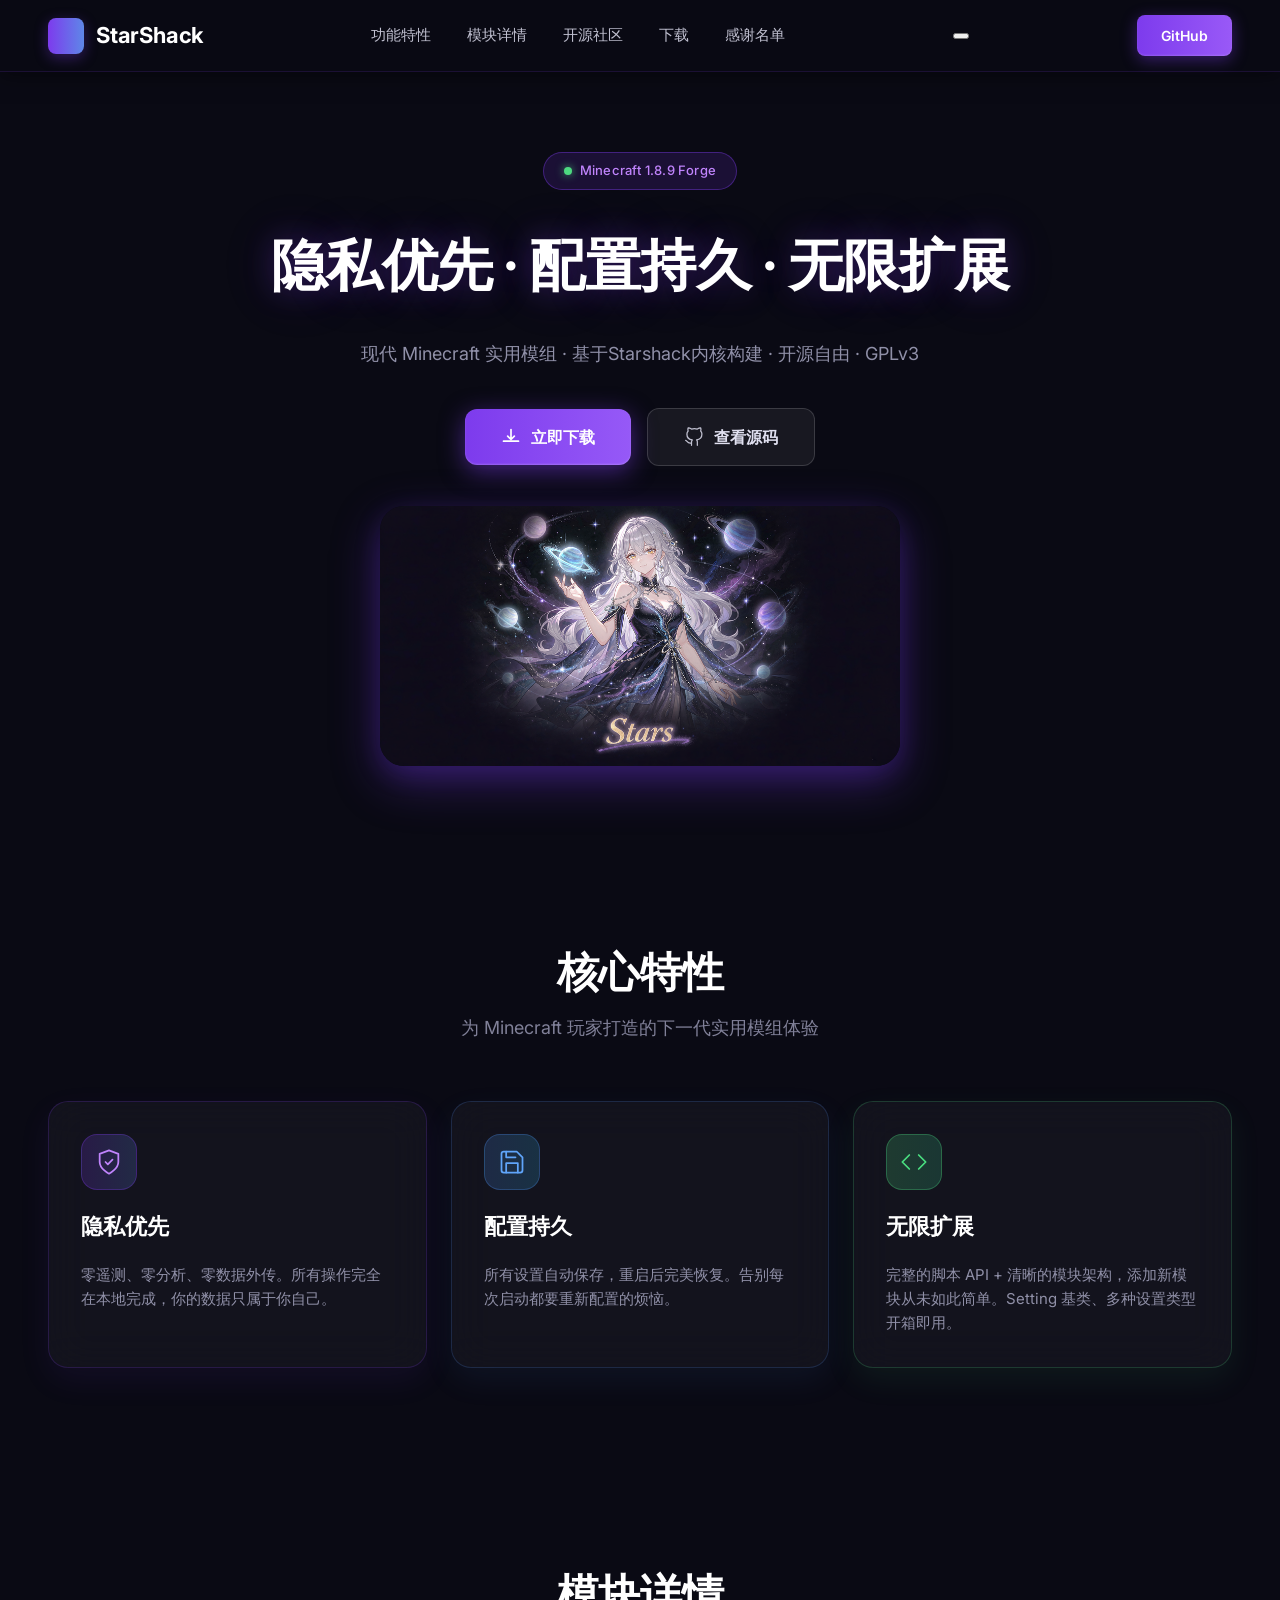
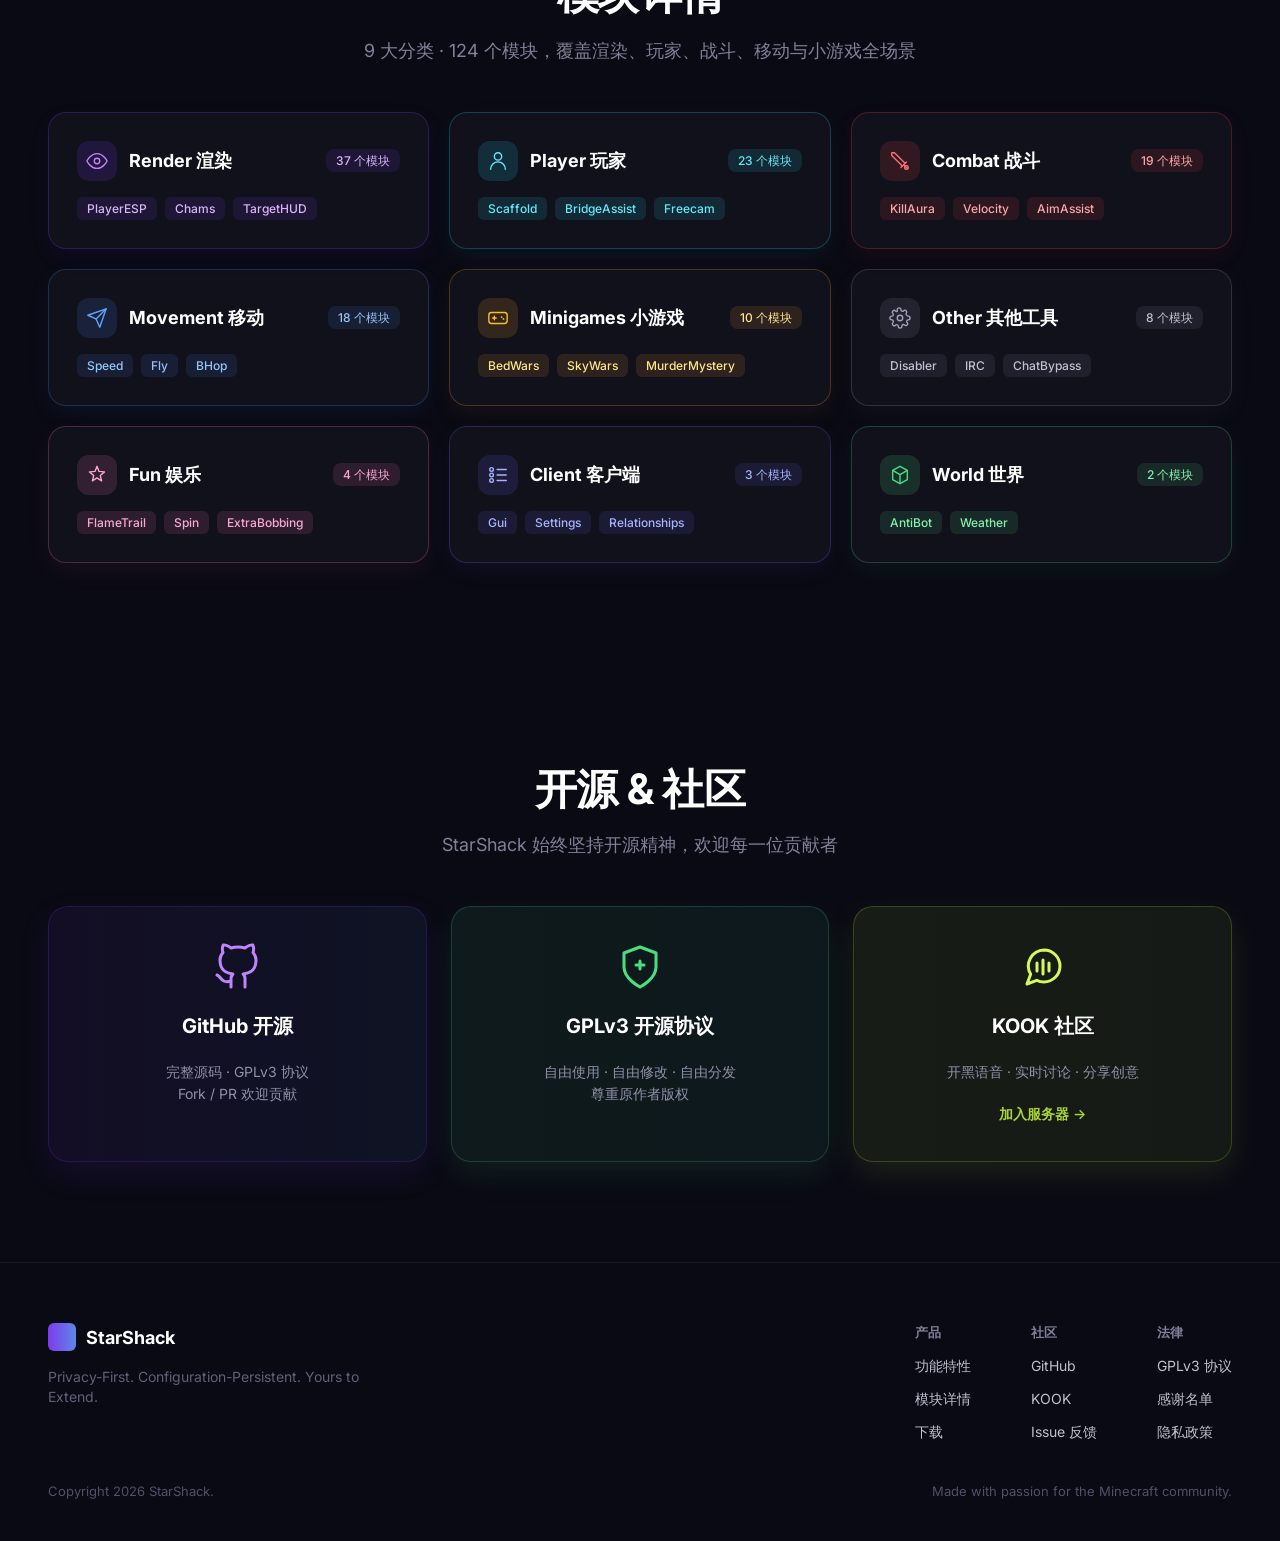
==== commit ed5155a8: "Update index.html" ====
--- a/index.html
+++ b/index.html
@@ -20,13 +20,19 @@
     <span class="logo-text">StarShack</span>
   </a>
 
-  <nav class="nav-links">
+  <nav class="nav-links" id="site-nav">
     <a href="#features">功能特性</a>
     <a href="#modules">模块详情</a>
     <a href="#community">开源社区</a>
     <a href="download.html">下载</a>
     <a href="credits.html">感谢名单</a>
   </nav>
+
+  <button class="nav-toggle" type="button" aria-label="打开导航菜单" aria-expanded="false" aria-controls="site-nav">
+    <span class="nav-toggle-bar"></span>
+    <span class="nav-toggle-bar"></span>
+    <span class="nav-toggle-bar"></span>
+  </button>
 
   <a class="header-cta" href="https://github.com/vliantwo/Starshack" target="_blank" rel="noopener">GitHub</a>
 </header>
@@ -348,7 +354,7 @@
         <span class="link-col-title">法律</span>
         <a href="https://www.gnu.org/licenses/gpl-3.0.html" target="_blank" rel="noopener">GPLv3 协议</a>
         <a href="credits.html">感谢名单</a>
-        <a href="#top">隐私政策</a>
+        <a href="privacy.html">隐私政策</a>
       </div>
     </div>
   </div>
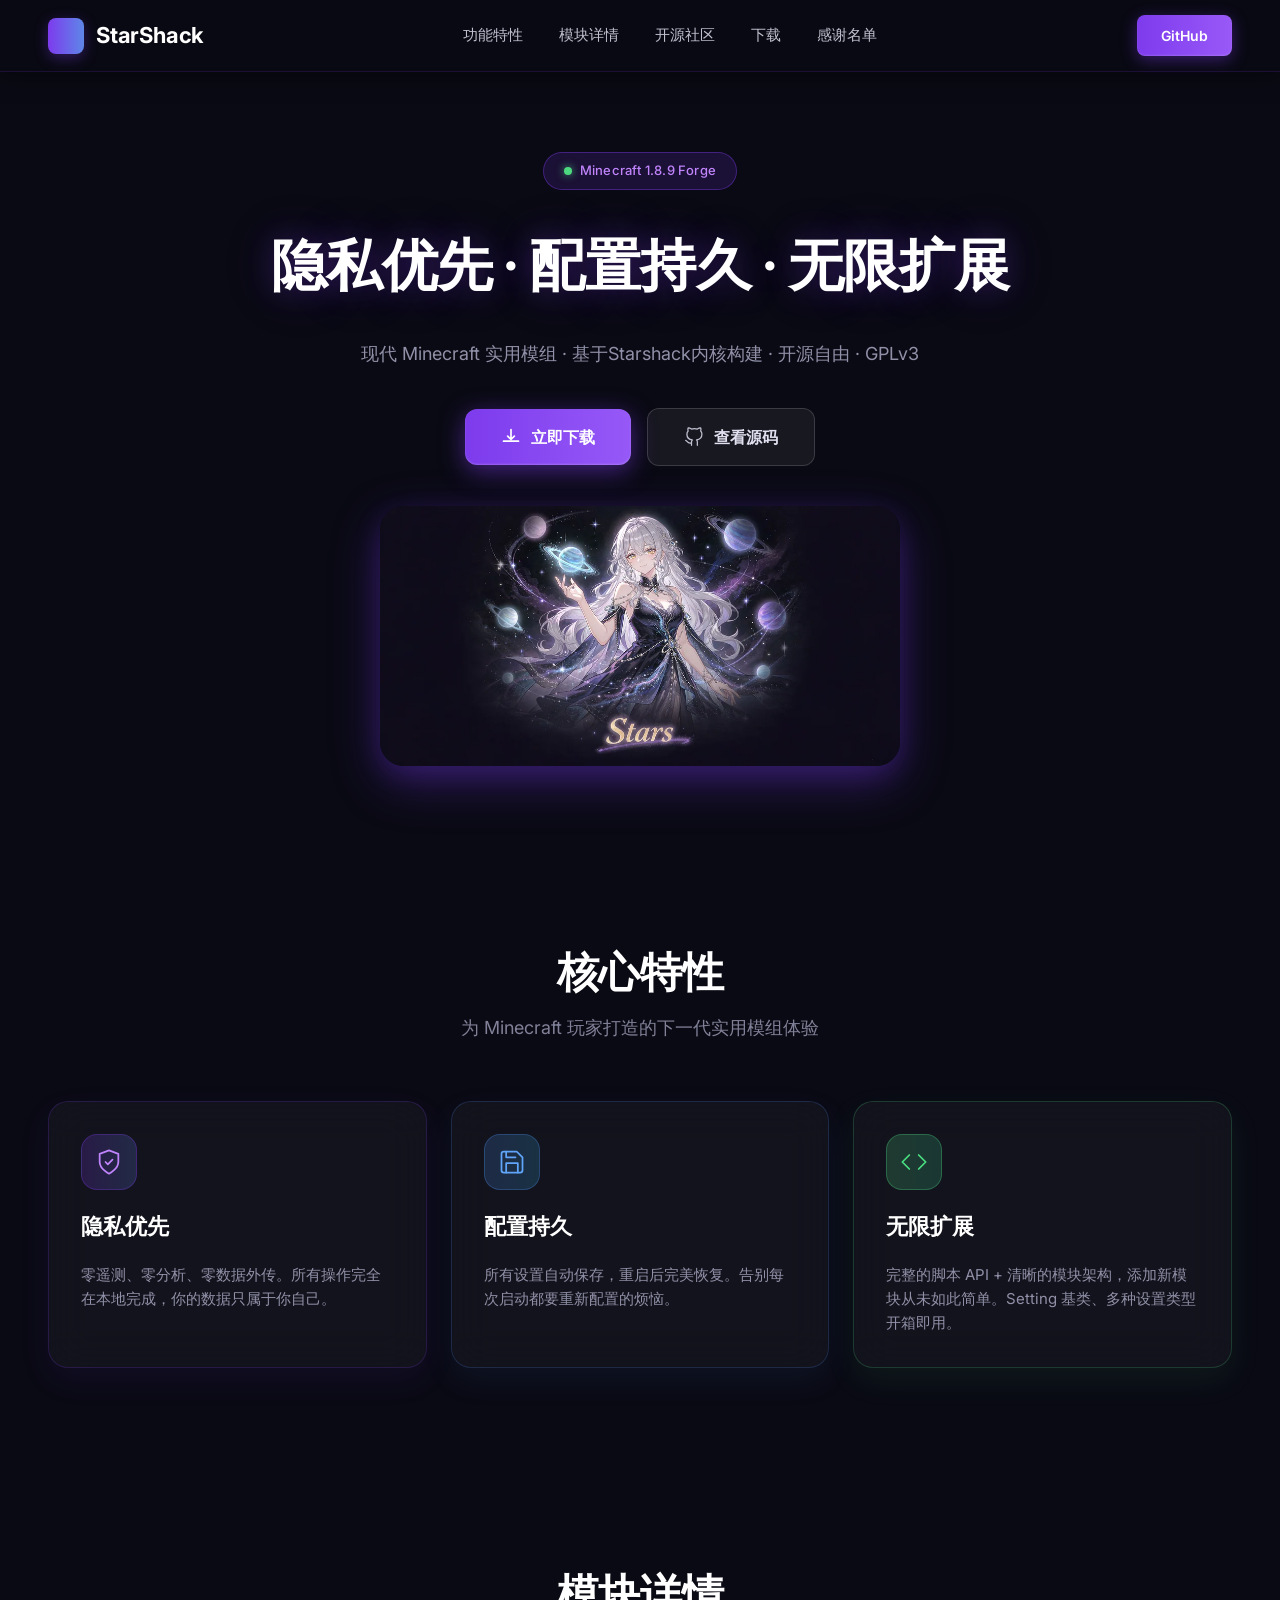
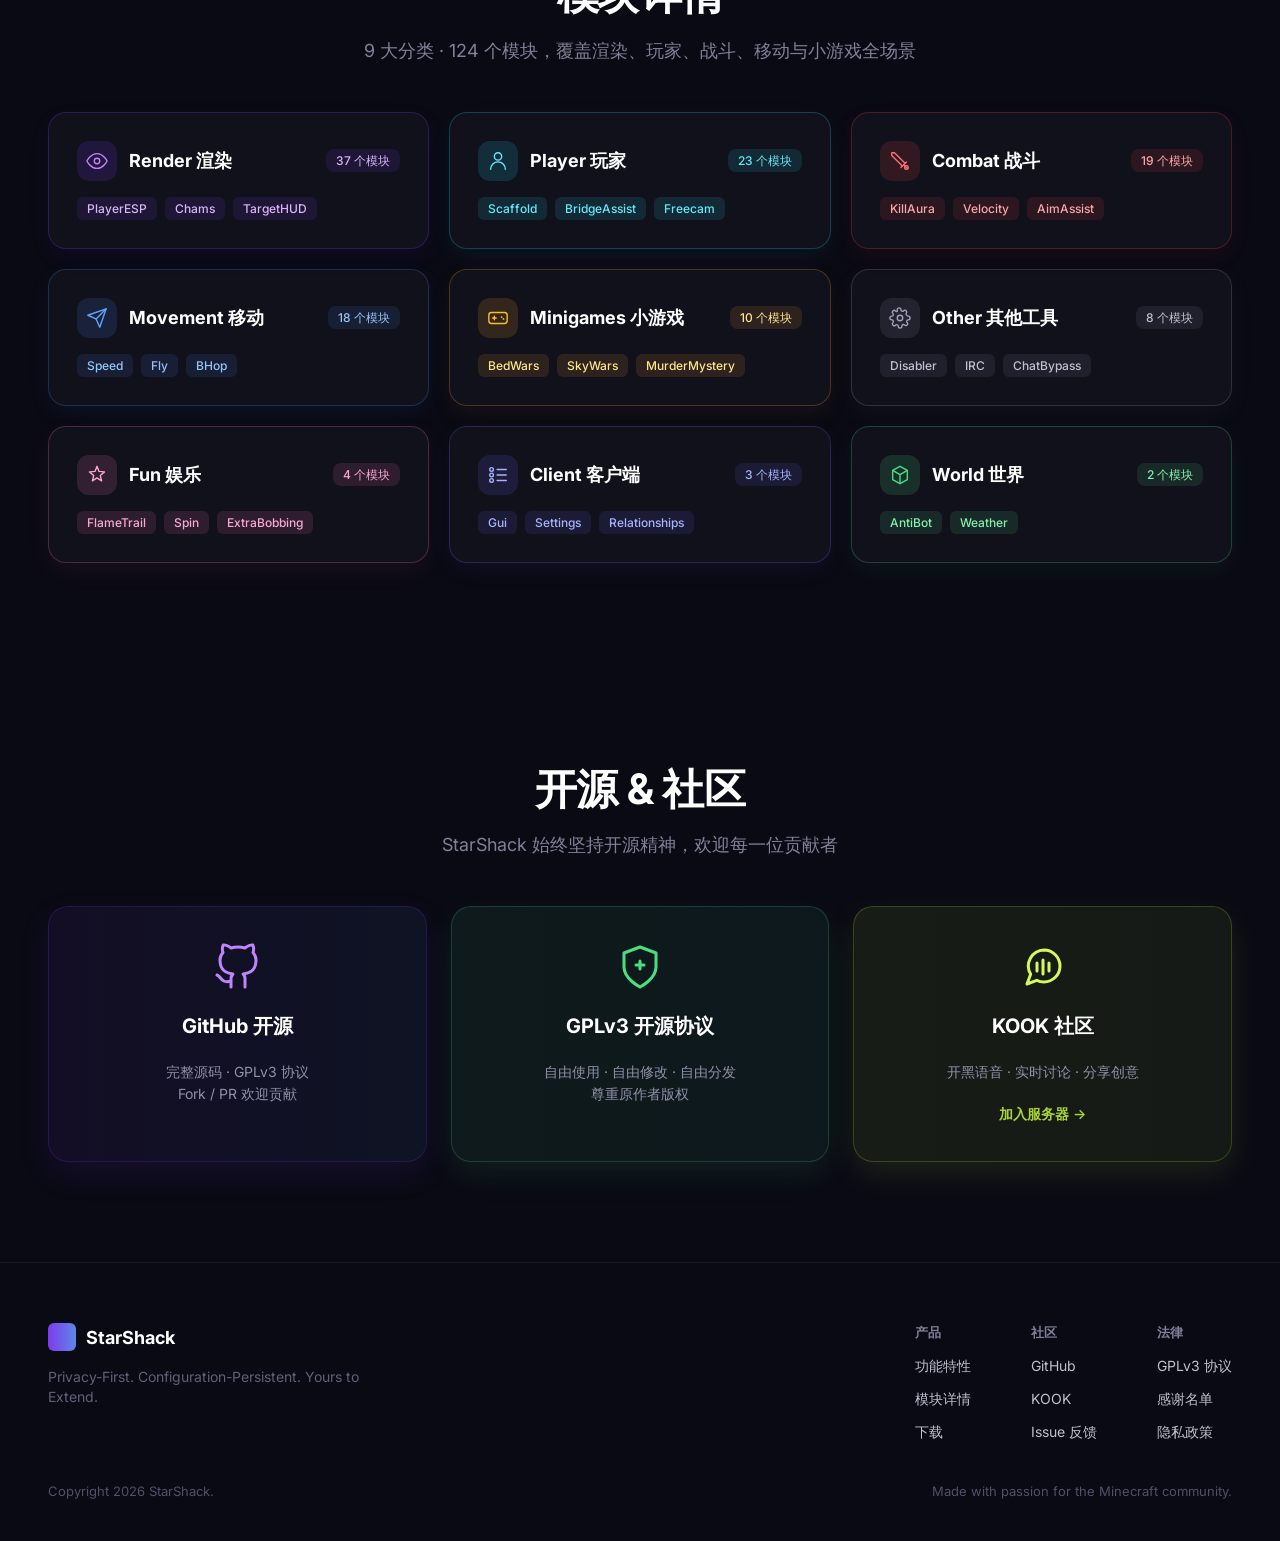
==== commit 3ef1e3af: "Update index.html" ====
--- a/index.html
+++ b/index.html
@@ -5,7 +5,24 @@
 <meta name="viewport" content="width=device-width, initial-scale=1" />
 <title>StarShack — 隐私优先 · 配置持久 · 无限扩展</title>
 <meta name="description" content="StarShack — 面向 Minecraft 1.8.9 Forge 的现代实用模组。隐私优先、配置持久、无限扩展，GPLv3 开源。" />
-<link rel="icon" type="image/png" href="assets/hero-logo.png" />
+<link rel="canonical" href="https://vliantwo.github.io/starshack-site/" />
+<meta name="theme-color" content="#0A0A14" />
+<meta property="og:type" content="website" />
+<meta property="og:site_name" content="StarShack" />
+<meta property="og:locale" content="zh_CN" />
+<meta property="og:title" content="StarShack — 隐私优先 · 配置持久 · 无限扩展" />
+<meta property="og:description" content="StarShack — 面向 Minecraft 1.8.9 Forge 的现代实用模组。隐私优先、配置持久、无限扩展，GPLv3 开源。" />
+<meta property="og:url" content="https://vliantwo.github.io/starshack-site/" />
+<meta property="og:image" content="https://vliantwo.github.io/starshack-site/assets/og-image.jpg" />
+<meta property="og:image:width" content="1200" />
+<meta property="og:image:height" content="630" />
+<meta property="og:image:alt" content="StarShack — 隐私优先 · 配置持久 · 无限扩展" />
+<meta name="twitter:card" content="summary_large_image" />
+<meta name="twitter:title" content="StarShack — 隐私优先 · 配置持久 · 无限扩展" />
+<meta name="twitter:description" content="StarShack — 面向 Minecraft 1.8.9 Forge 的现代实用模组。隐私优先、配置持久、无限扩展，GPLv3 开源。" />
+<meta name="twitter:image" content="https://vliantwo.github.io/starshack-site/assets/og-image.jpg" />
+<link rel="icon" type="image/png" href="assets/favicon.png" />
+<link rel="apple-touch-icon" href="assets/favicon.png" />
 <link rel="preconnect" href="https://fonts.googleapis.com" />
 <link rel="preconnect" href="https://fonts.gstatic.com" crossorigin />
 <link href="https://fonts.googleapis.com/css2?family=Inter:wght@400;500;600;700&display=swap" rel="stylesheet" />
@@ -66,7 +83,10 @@
   </div>
 
   <div class="hero-logo">
-    <img src="assets/hero-logo.png" alt="StarShack Logo" />
+    <picture>
+      <source srcset="assets/hero-logo.webp" type="image/webp" />
+      <img src="assets/hero-logo.png" alt="StarShack Logo" width="1024" height="512" />
+    </picture>
   </div>
 </section>
 
--- a/styles.css
+++ b/styles.css
@@ -192,6 +192,9 @@
 .nav-links a:hover { color: #fff; }
 .nav-links a:hover::after { opacity: 1; transform: scaleX(1); }
 
+/* 移动端导航开关：桌面端始终隐藏，仅在 860 断点启用 */
+.nav-toggle { display: none; }
+
 /* Header CTA (3:10  padding 10/24, r=8) */
 .header-cta {
   display: inline-flex;
@@ -749,7 +752,93 @@
 
 @media (max-width: 860px) {
   :root { --gutter: 24px; }
-  .nav-links { display: none; }
+
+  /* 汉堡按钮 */
+  .nav-toggle {
+    display: inline-flex;
+    flex-direction: column;
+    justify-content: center;
+    gap: 5px;
+    flex: 0 0 auto;
+    width: 42px;
+    height: 42px;
+    padding: 0;
+    border: 1px solid rgba(255, 255, 255, 0.14);
+    border-radius: 10px;
+    background: rgba(255, 255, 255, 0.04);
+    cursor: pointer;
+    -webkit-tap-highlight-color: transparent;
+    transition: background 0.2s ease, border-color 0.2s ease;
+  }
+
+  .nav-toggle:hover,
+  .nav-toggle:focus-visible {
+    background: rgba(255, 255, 255, 0.08);
+    border-color: rgba(125, 59, 237, 0.5);
+  }
+
+  .nav-toggle-bar {
+    display: block;
+    width: 18px;
+    height: 2px;
+    margin: 0 auto;
+    border-radius: 2px;
+    background: var(--text-2);
+    transition: transform 0.22s ease, opacity 0.22s ease;
+  }
+
+  .nav-toggle[aria-expanded="true"] .nav-toggle-bar:nth-child(1) {
+    transform: translateY(7px) rotate(45deg);
+  }
+  .nav-toggle[aria-expanded="true"] .nav-toggle-bar:nth-child(2) {
+    opacity: 0;
+  }
+  .nav-toggle[aria-expanded="true"] .nav-toggle-bar:nth-child(3) {
+    transform: translateY(-7px) rotate(-45deg);
+  }
+
+  /* 展开后的下拉面板（复用桌面同一份导航 DOM） */
+  .nav-links {
+    position: absolute;
+    top: calc(100% + 10px);
+    left: var(--gutter);
+    right: var(--gutter);
+    flex-direction: column;
+    align-items: stretch;
+    gap: 2px;
+    padding: 8px;
+    border-radius: 16px;
+    background: rgba(11, 11, 18, 0.97);
+    border: 1px solid rgba(255, 255, 255, 0.1);
+    box-shadow: 0 24px 56px rgba(0, 0, 0, 0.55);
+    -webkit-backdrop-filter: blur(20px);
+    backdrop-filter: blur(20px);
+    opacity: 0;
+    visibility: hidden;
+    transform: translateY(-8px);
+    pointer-events: none;
+    transition: opacity 0.2s ease, transform 0.2s ease, visibility 0.2s;
+  }
+
+  .nav-links.is-open {
+    opacity: 1;
+    visibility: visible;
+    transform: none;
+    pointer-events: auto;
+  }
+
+  .nav-links a {
+    padding: 13px 14px;
+    border-radius: 10px;
+    font-size: 16px;
+    line-height: 22px;
+  }
+
+  /* 竖排时去掉下划线动画，改为整行高亮 */
+  .nav-links a::after { display: none; }
+  .nav-links a:hover,
+  .nav-links a:active { background: rgba(255, 255, 255, 0.06); color: #fff; }
+
   .features-grid { grid-template-columns: minmax(0, 1fr); }
   .community-cards { grid-template-columns: minmax(0, 1fr); }
   .module-card { flex: 1 1 100%; }
